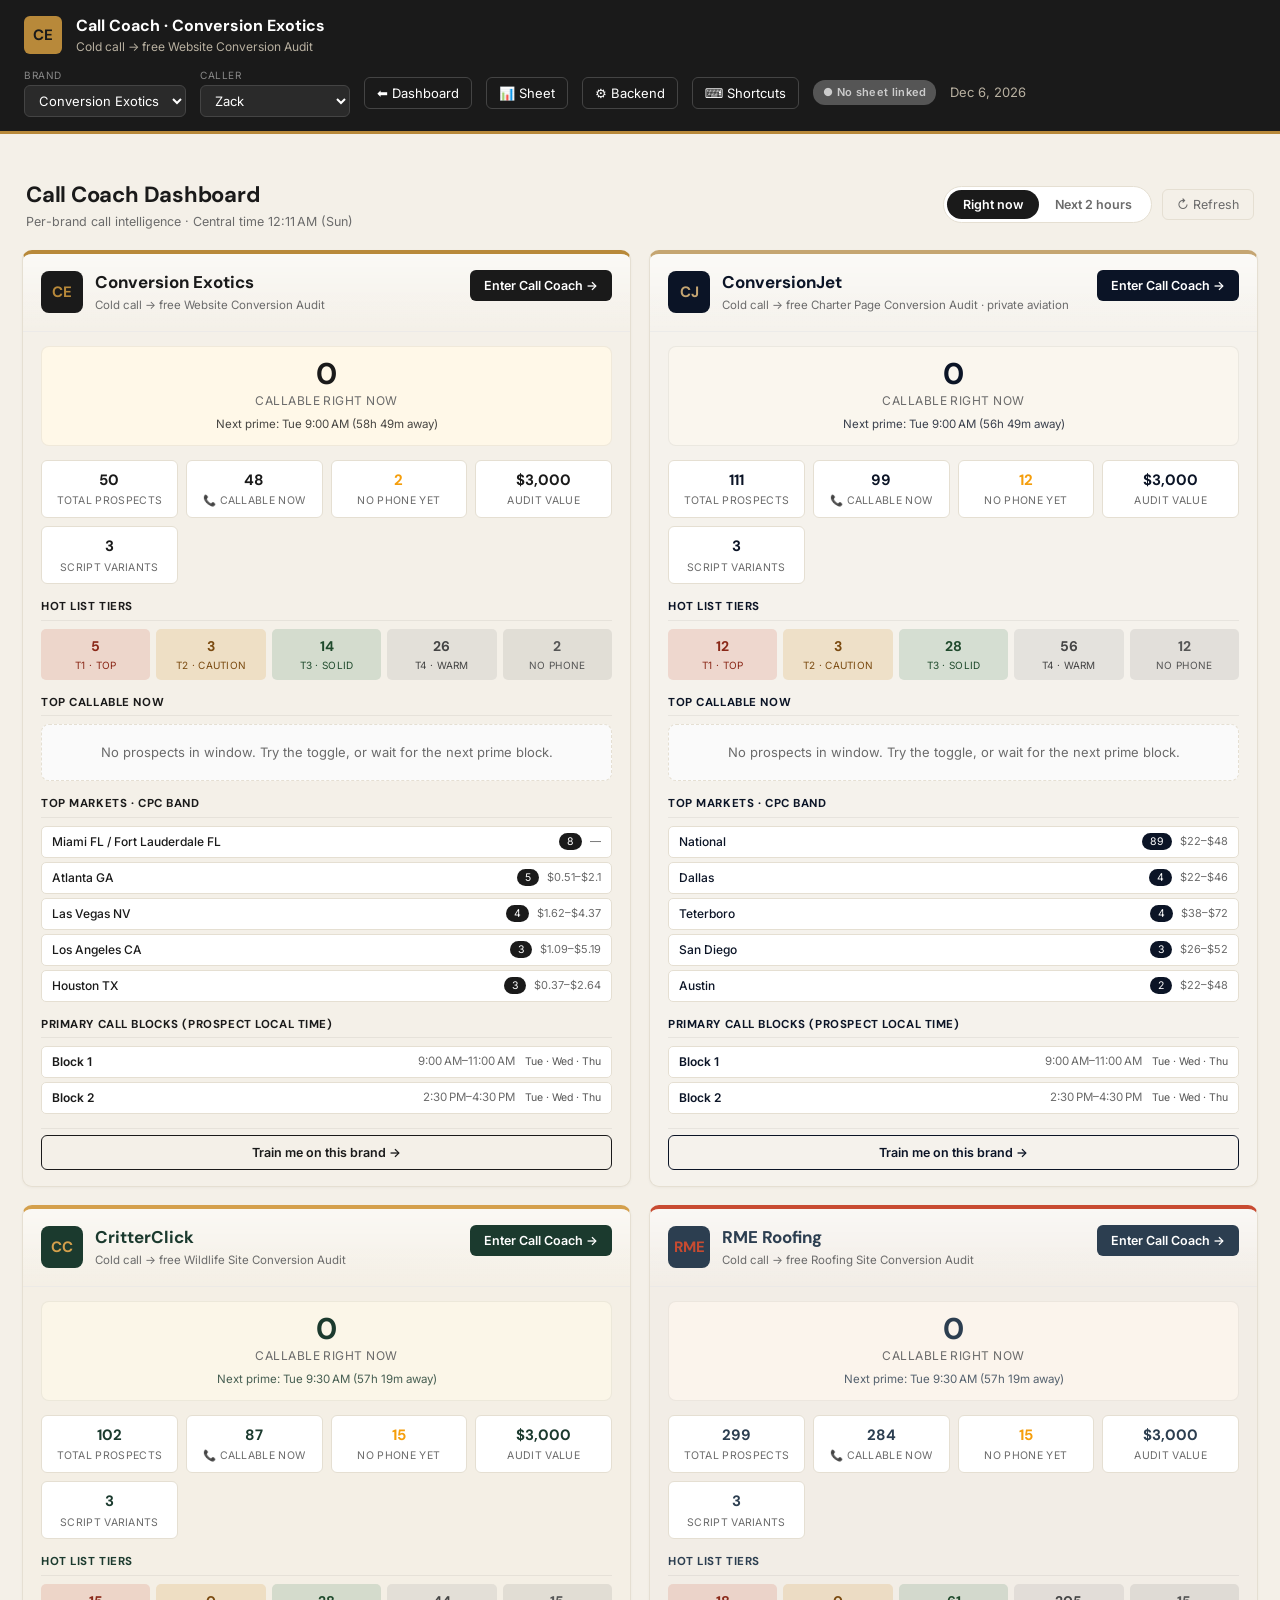
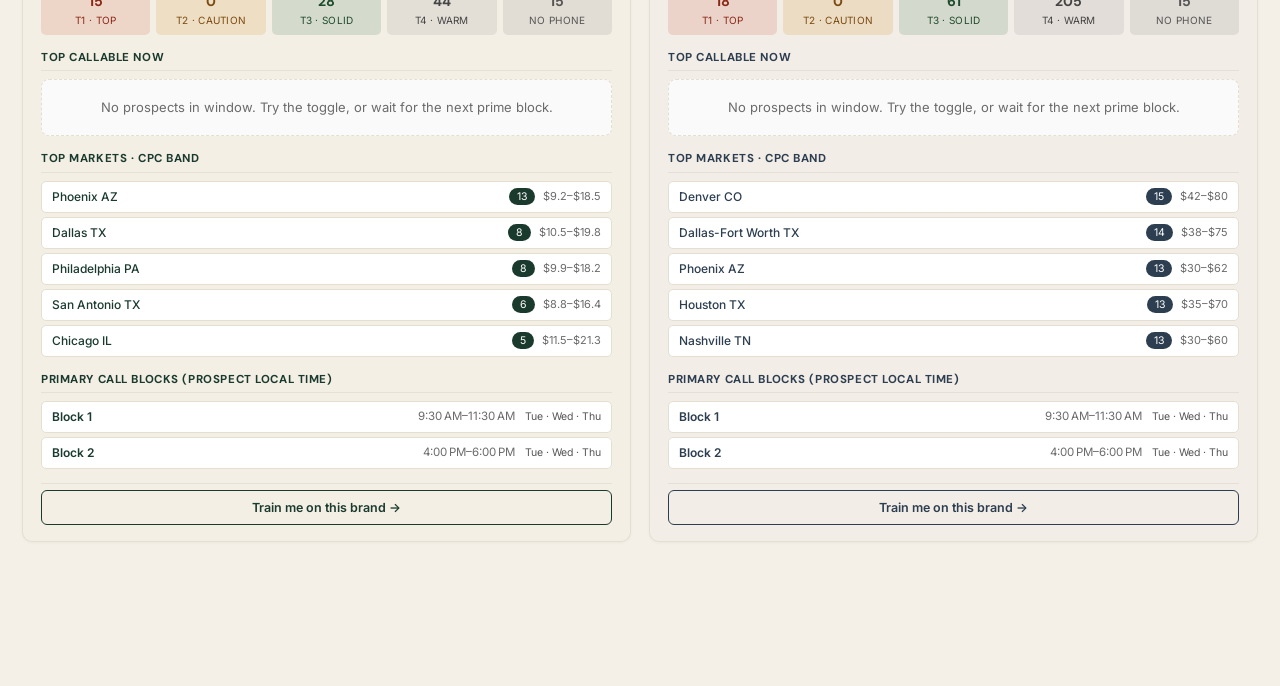
==== index.html @ c612e76a "v3.10.1 — Conversion Exotics Variant C rewritten: '3-Issue Reveal' (names top-of-page + form outrigh" ====
<!DOCTYPE html>
<html lang="en">
<head>
<meta charset="UTF-8" />
<meta name="viewport" content="width=device-width, initial-scale=1.0" />
<title>Call Coach</title>
<link rel="preconnect" href="https://fonts.googleapis.com">
<link rel="preconnect" href="https://fonts.gstatic.com" crossorigin>
<link rel="stylesheet" href="https://fonts.googleapis.com/css2?family=DM+Sans:wght@400;500;700&family=Inter:wght@400;500;600&display=swap">
<link rel="stylesheet" href="styles.css" />
</head>
<body>

<!-- ============ TOPBAR (top of page flow, NOT sticky) ============ -->
<header class="topbar">
  <div class="topbar-left">
    <div class="logo-mark" id="logoMark">CE</div>
    <div class="brand-meta">
      <div class="brand-name" id="brandName">Call Coach</div>
      <div class="brand-sub">Multi-brand cold-call cockpit</div>
    </div>
  </div>
  <div class="topbar-right">
    <label class="topbar-field">
      <span>Brand</span>
      <select id="brandSelect" class="topbar-select"></select>
    </label>
    <label class="topbar-field">
      <span>Caller</span>
      <select id="callerSelect" class="topbar-select">
        <option value="Zack">Zack</option>
        <option value="Tony">Tony</option>
      </select>
    </label>
    <button id="dashboardBtn" class="topbar-btn" type="button" title="Back to dashboard">⬅ Dashboard</button>
    <button id="openSheetBtn" class="topbar-btn" type="button" title="Open this brand's master Google Sheet">📊 Sheet</button>
    <button id="backendBtn" class="topbar-btn" type="button">⚙ Backend</button>
    <button id="legendToggle" class="topbar-btn" type="button">⌨ Shortcuts</button>
    <span id="syncBadge" class="sync-badge offline" title="Click for setup help. Green = your master Google Sheet is linked and every call is auto-syncing." style="cursor:pointer">● No sheet linked</span>
    <div class="topbar-date" id="topbarDate"></div>
  </div>
</header>

<!-- ============ PROGRESS BAR (sticky) ============ -->
<div id="progressBar" class="progress-bar" title="Click to open prospect picker">
  <div class="progress-fill" id="progressFill" style="width:0%"></div>
  <div class="progress-label" id="progressLabel">0 of 0 prospects called today · 0% done</div>
</div>

<!-- ============ BIG TIMER BANNER (sticky under progress bar) ============ -->
<div id="bigTimer" class="big-timer">
  <div class="bt-left">
    <span class="bt-elapsed" id="btElapsed">00:00</span>
    <span class="bt-sep">/</span>
    <span class="bt-target" id="btTarget">00:00</span>
  </div>
  <div class="bt-center">
    <div class="bt-bar"><div class="bt-bar-fill" id="btBarFill"></div></div>
    <div class="bt-phase" id="btPhase">Press Start · Ctrl+S</div>
  </div>
  <div class="bt-right">
    <button id="btStart" class="bt-btn" type="button">▶ Start</button>
    <button id="btReset" class="bt-btn bt-btn-ghost" type="button">Reset</button>
  </div>
</div>

<!-- ============ KEYBOARD LEGEND ============ -->
<div id="legendBar" class="legend-bar hidden">
  <div class="kbd-row"><kbd>Ctrl</kbd>+<kbd>S</kbd><span>Start / pause timer</span></div>
  <div class="kbd-row"><kbd>Shift</kbd>+<kbd>R</kbd><span>Reset timer</span></div>
  <div class="kbd-row"><kbd>1</kbd>/<kbd>2</kbd>/<kbd>3</kbd><span>Switch script variant A / B / C</span></div>
  <div class="kbd-row"><kbd>Ctrl</kbd>+<kbd>L</kbd><span>Log current call</span></div>
  <div class="kbd-row"><kbd>Ctrl</kbd>+<kbd>N</kbd><span>Next prospect in list</span></div>
  <div class="kbd-row"><kbd>Ctrl</kbd>+<kbd>P</kbd><span>Previous prospect in list</span></div>
  <div class="kbd-row"><kbd>Ctrl</kbd>+<kbd>K</kbd><span>Toggle calendar / stats</span></div>
  <div class="kbd-row"><kbd>Ctrl</kbd>+<kbd>+</kbd><span>Add new prospect inline</span></div>
  <div class="kbd-row"><kbd>Esc</kbd><span>Close any modal</span></div>
</div>

<!-- ============ BACKEND MODAL ============ -->
<div id="backendModal" class="modal hidden">
  <div class="modal-box">
    <div class="modal-head">
      <h3>Backend Connection</h3>
      <button class="modal-close" data-close="backendModal">✕</button>
    </div>
    <div class="modal-body">
      <h4 style="margin:0 0 8px;font-family:'DM Sans',sans-serif;">🐙 GitHub Sheet (recommended, v3.10)</h4>
      <p class="modal-help">
        Single source of truth — call logs, edits, and deletions auto-commit to GitHub in batches.
        Paste a <a href="https://github.com/settings/tokens/new?scopes=repo&description=call-coach" target="_blank">Personal Access Token</a> with <code>repo</code> scope.
        Then open the <a href="viewer.html" target="_blank">📊 Sheet Viewer</a>.
      </p>
      <label class="form-row">
        <span>GitHub PAT (repo scope)</span>
        <input type="password" id="ghToken" placeholder="ghp_…" autocomplete="off" />
      </label>
      <div style="display:grid;grid-template-columns:1fr 1fr 1fr;gap:8px;">
        <label class="form-row"><span>Owner</span><input type="text" id="ghOwner" placeholder="trini3holdings" /></label>
        <label class="form-row"><span>Repo</span><input type="text" id="ghRepo" placeholder="call-coach" /></label>
        <label class="form-row"><span>Branch</span><input type="text" id="ghBranch" placeholder="data-log" /></label>
      </div>
      <div style="display:grid;grid-template-columns:1fr 1fr;gap:8px;">
        <label class="form-row"><span>Auto-commit every N calls</span><input type="number" id="ghBatchThreshold" min="1" max="500" placeholder="10" /></label>
        <label class="form-row"><span>… or every (min)</span><input type="number" id="ghBatchInterval" min="5" max="1440" placeholder="60" /></label>
      </div>
      <div id="ghStatus" class="backend-status"></div>
      <div class="form-actions">
        <button id="ghSaveConfig" class="btn btn-gold" type="button">Save & Connect</button>
        <button id="ghSyncNow" class="btn btn-ghost" type="button">Sync now</button>
        <button id="ghPull" class="btn btn-ghost" type="button">Pull from GitHub</button>
        <a href="viewer.html" target="_blank" class="btn btn-ghost" style="text-decoration:none;display:inline-block;">📊 Open Viewer</a>
      </div>

      <hr style="margin:18px 0;border:none;border-top:1px solid rgba(0,0,0,.12)" />
      <h4 style="margin:0 0 8px;font-family:'DM Sans',sans-serif;">📄 Google Sheet (legacy)</h4>
      <p class="modal-help">
        Paste your Google Apps Script Web App URL. <strong>v3.8</strong>: all 4 brands
        now flow into ONE master sheet with a Brand column. Each row gets an “X · date”
        in the <strong>Called?</strong> column when a call is logged — no more tab-hopping.
      </p>
      <p class="modal-help">
        Need to set up the backend? See <a href="SETUP_GOOGLE_BACKEND.md" target="_blank">SETUP_GOOGLE_BACKEND.md</a> in this repo (60 seconds).
      </p>
      <label class="form-row">
        <span>Web App URL</span>
        <input type="text" id="backendUrl" placeholder="https://script.google.com/macros/s/.../exec" />
      </label>
      <label class="form-row">
        <span>Master Sheet URL <em style="font-weight:400;opacity:.7">(auto-set after first sync — read only)</em></span>
        <input type="text" id="manualSheetUrl" placeholder="Auto-populates after first call logged" readonly style="opacity:.7" />
      </label>
      <div id="backendStatus" class="backend-status"></div>
      <div class="form-actions">
        <button id="backendTest" class="btn btn-gold">Save & Test</button>
        <button id="backendOpenSheet" class="btn btn-ghost">Open Master Sheet</button>
        <button id="backendSyncNow" class="btn btn-ghost">Sync Queued Calls</button>
        <button id="backendMigrate" class="btn btn-ghost" title="One-time: merge old per-brand sheets into the new single master">Migrate Legacy Sheets</button>
        <button id="backendPushAll" class="btn btn-ghost" title="Push every prospect (all 4 brands) to the master sheet — upserts by domain. Safe to re-run.">Push All Prospects → Master Sheet</button>
      </div>
      <div class="modal-help" style="margin-top:14px;">
        <strong>Sync queue:</strong> <span id="queueCount">0</span> calls waiting.
        Calls are logged locally first and sync to Sheets automatically.
      </div>

      <hr style="margin:18px 0;border:none;border-top:1px solid rgba(0,0,0,.12)" />
      <h4 style="margin:0 0 8px;font-family:'DM Sans',sans-serif;">⚙ Call flow</h4>
      <label class="form-row" style="flex-direction:row;align-items:center;gap:8px;">
        <input type="checkbox" id="autoAdvanceToggle" />
        <span style="margin:0;">Auto-advance to next prospect after logging a call</span>
      </label>

      <hr style="margin:18px 0;border:none;border-top:1px solid rgba(0,0,0,.12)" />
      <h4 style="margin:0 0 8px;font-family:'DM Sans',sans-serif;">🗑 Deleted prospects</h4>
      <p class="modal-help" style="margin-top:0">Soft-deleted records (hidden from list/stats/queue). Click Restore to bring them back.</p>
      <div id="deletedProspectsList" style="max-height:180px;overflow-y:auto;font-size:12px;border:1px solid rgba(0,0,0,.08);border-radius:6px;padding:6px;background:rgba(0,0,0,.02);"></div>

      <hr style="margin:18px 0;border:none;border-top:1px solid rgba(0,0,0,.12)" />
      <h4 style="margin:0 0 8px;font-family:'DM Sans',sans-serif;">📥 Bulk import phones</h4>
      <p class="modal-help" style="margin-top:0">
        Paste a CSV with columns <code>brand,domain,found_phone,status</code> (extra columns OK).
        Only rows where <code>status=found</code> and <code>found_phone</code> is non-empty are imported.
        Each phone is saved as an in-app override on the matching prospect (matched by domain).
      </p>
      <label class="form-row">
        <span>CSV text</span>
        <textarea id="bulkPhonesCsv" rows="6" placeholder="brand,domain,company,market,found_phone,source,status,notes&#10;rme-roofing,example.com,Example,Dallas TX,(214) 555-1234,https://example.com,found,..." style="font-family:'SFMono-Regular',Consolas,monospace;font-size:12px;"></textarea>
      </label>
      <div class="form-actions">
        <input type="file" id="bulkPhonesFile" accept=".csv,text/csv,text/plain" style="display:none" />
        <button id="bulkPhonesFileBtn" class="btn btn-ghost" type="button">Load CSV file…</button>
        <button id="bulkPhonesImport" class="btn btn-gold" type="button">Import phones</button>
        <button id="bulkPhonesDryRun" class="btn btn-ghost" type="button">Dry run (preview)</button>
      </div>
      <div id="bulkPhonesStatus" class="backend-status" style="margin-top:8px"></div>
    </div>
  </div>
</div>

<!-- ============ ADD PROSPECT MODAL ============ -->
<div id="prospectModal" class="modal hidden">
  <div class="modal-box">
    <div class="modal-head">
      <h3>Add Prospect</h3>
      <button class="modal-close" data-close="prospectModal">✕</button>
    </div>
    <div class="modal-body">
      <p class="modal-help">
        Add one prospect to the master sheet. Updates if domain matches an existing one.
      </p>
      <div class="prospect-grid">
        <label class="form-row"><span>Company</span><input id="np_company" type="text" placeholder="e.g. Apex Exotics"/></label>
        <label class="form-row"><span>Domain</span><input id="np_domain" type="text" placeholder="apexexotics.com"/></label>
        <label class="form-row"><span>Market</span><input id="np_market" type="text" placeholder="Dallas TX"/></label>
        <label class="form-row"><span>Phone</span><input id="np_phone" type="text" /></label>
        <label class="form-row"><span>Email</span><input id="np_email" type="email" /></label>
        <label class="form-row"><span>Instagram</span><input id="np_instagram" type="text" placeholder="@handle"/></label>
        <label class="form-row"><span>Speed Score</span><input id="np_speed" type="text" placeholder="e.g. 62"/></label>
        <label class="form-row"><span>Trust Score</span><input id="np_trust" type="text" /></label>
        <label class="form-row"><span>Action Button Score</span><input id="np_cta" type="text" /></label>
        <label class="form-row"><span>Risk</span>
          <select id="np_risk"><option value="MED">MED</option><option value="HIGH">HIGH</option><option value="LOW">LOW</option></select>
        </label>
      </div>
      <label class="form-row"><span>Issue 1</span><input id="np_issues_1" type="text" placeholder="No phone, only form"/></label>
      <label class="form-row"><span>Issue 2</span><input id="np_issues_2" type="text" /></label>
      <label class="form-row"><span>Issue 3</span><input id="np_issues_3" type="text" /></label>
      <label class="form-row"><span>Notes</span><textarea id="np_notes" rows="2"></textarea></label>
      <div class="form-actions">
        <button id="np_save" class="btn btn-gold">Save to Master Sheet</button>
        <button class="btn btn-ghost" data-close="prospectModal">Cancel</button>
      </div>
    </div>
  </div>
</div>

<!-- ============ SAMPLING BANNER ============ -->
<div id="samplingBanner" class="sampling-banner">
  <span class="sampling-tag">SAMPLING</span>
  <span id="samplingMsg">Need 10+ calls per variant. Auto-rotates A→B→C every 10 calls.</span>
</div>

<!-- ============ MAIN 3-COLUMN GRID ============ -->
<!-- ============ DASHBOARD VIEW (default) ============ -->
<main id="dashboardView" class="dashboard-view">
  <div id="dashboardRoot"></div>
</main>

<!-- ============ CALL COACH VIEW (per-brand) ============ -->
<main id="callCoachView" class="grid hidden">

  <div id="brandErrorBanner" class="brand-error-banner hidden"></div>

  <!-- COL 1 · SCRIPT -->
  <section class="col col-script">

    <!-- AUDITED URL / RECON CARD (inline at top of script column) -->
    <div id="reconCard" class="recon-card empty">
      <div class="recon-head">
        <span class="recon-tag">RECON · pre-call</span>
        <span id="reconRisk" class="risk-badge"></span>
      </div>
      <div id="reconBody">
        <div class="recon-empty">Pick a prospect from the side panel to see their audit.</div>
      </div>
    </div>

    <h2 class="col-title">Active Script <span class="col-sub" id="beatsProgress">0 of 0 beats said</span></h2>
    <div class="variant-tabs" id="variantTabs">
      <button data-v="A" class="variant-tab active">A · Pattern Interrupt</button>
      <button data-v="B" class="variant-tab">B · Curiosity Hook</button>
      <button data-v="C" class="variant-tab">C · Paid-Search Leak</button>
    </div>

    <!-- v3.5.1: duplicate timer-card removed — sticky #btStart above is the single source of truth -->

    <div id="beatsContainer" class="beats-container"></div>
  </section>

  <!-- COL 2 · SIDE (v3.5: 2-column layout; objections moved to bottom popover) -->
  <section class="col-side-wrap">

    <div class="side-toggle">
      <button id="toggleStats" class="side-toggle-btn active">Stats</button>
      <button id="toggleCal" class="side-toggle-btn">📅 Calendar</button>
    </div>

    <div id="statsPane" class="side-pane">

      <!-- Stats card -->
      <div class="side-card">
        <h3 class="side-title">Today's Stats</h3>
        <div class="stats-row">
          <div class="stat-box"><div class="stat-num" id="stat-calls">0</div><div class="stat-label">Calls</div></div>
          <div class="stat-box"><div class="stat-num" id="stat-booked">0</div><div class="stat-label">Booked</div></div>
          <div class="stat-box"><div class="stat-num" id="stat-closed">0</div><div class="stat-label">Closed</div></div>
          <div class="stat-box"><div class="stat-num" id="stat-bookrate">0%</div><div class="stat-label">Book %</div></div>
        </div>
        <div class="stats-row" style="margin-top:6px;">
          <div class="stat-box"><div class="stat-num" id="stat-avgscore">0</div><div class="stat-label">Avg Score</div></div>
          <div class="stat-box"><div class="stat-num" id="stat-remaining">0</div><div class="stat-label">Remaining</div></div>
          <div class="stat-box" style="grid-column:span 2;"><div class="stat-num" style="font-size:14px;" id="stat-rotation">A · 0/10</div><div class="stat-label">Rotation</div></div>
        </div>
        <div class="variant-stats" id="variantStats"></div>
        <div class="caller-stats" id="callerStats"></div>
      </div>

      <!-- Current Call card -->
      <div class="side-card">
        <h3 class="side-title">Current Call</h3>
        <form id="callForm" class="call-form">
          <label class="form-row">
            <span style="display:flex;align-items:center;justify-content:space-between;gap:8px;">
              Prospect (from master list)
              <span id="pickerStatusCounter" style="font-size:11px;font-weight:500;color:#666;display:inline-flex;gap:6px;"></span>
            </span>
            <div class="row-with-btn">
              <select id="prospectSelect"><option value="">— Select prospect or type below —</option></select>
              <button type="button" id="addProspectBtn" class="btn btn-gold btn-icon" title="Add new prospect">+</button>
            </div>
          </label>
          <!-- v3.7.2: TZ gate + dedup controls -->
          <div class="form-row tz-gate-controls" style="display:flex;gap:12px;align-items:center;flex-wrap:wrap;padding:6px 0;font-size:12px;color:#444;">
            <label style="display:flex;align-items:center;gap:4px;" title="How to handle prospects outside their callable window">
              <span style="font-weight:600;">Timezone gate:</span>
              <select id="tzGateMode" style="font-size:12px;padding:2px 4px;">
                <option value="block">Block</option>
                <option value="warn">Warn</option>
                <option value="off">Off</option>
              </select>
            </label>
            <label style="display:flex;align-items:center;gap:4px;" title="Skip prospects dialed by ANY caller in last N days (0 = no dedup)">
              <span style="font-weight:600;">Skip dialed within:</span>
              <select id="dedupDays" style="font-size:12px;padding:2px 4px;">
                <option value="0">Off</option>
                <option value="7">7 days</option>
                <option value="14">14 days</option>
                <option value="30">30 days</option>
                <option value="60">60 days</option>
                <option value="90">90 days</option>
              </select>
            </label>
            <button type="button" id="refreshPickerBtn" class="btn btn-icon" style="font-size:11px;padding:2px 8px;" title="Re-pull call history from central sheet">↻ Refresh</button>
          </div>
          <label class="form-row">
            <span>Company</span>
            <input type="text" id="company" placeholder="Auto-fills from prospect" />
          </label>
          <div class="form-row-pair">
            <label class="form-row">
              <span>Market</span>
              <input type="text" id="market" placeholder="Miami FL" />
            </label>
            <label class="form-row">
              <span>Phone</span>
              <input type="text" id="phone" />
            </label>
          </div>
          <label class="form-row">
            <span>Prospect Email</span>
            <input type="email" id="prospectEmail" placeholder="for follow-up emails" />
          </label>
          <label class="form-row">
            <span>Outcome</span>
            <select id="outcome">
              <option value="">— Select —</option>
              <option value="NA">NA · No Answer</option>
              <option value="VM">VM · Voicemail</option>
              <option value="HU">HU · Hung Up</option>
              <option value="NI">NI · Not Interested</option>
              <option value="PP">PP · Pitched, Passed</option>
              <option value="OBJ">OBJ · Objection (no book)</option>
              <option value="RE">RE · Requested Email</option>
              <option value="BK">BK · Audit Booked</option>
              <option value="SH">SH · Audit Showed</option>
              <option value="CL">CL · Closed</option>
            </select>
          </label>

          <!-- Structured notes section -->
          <div class="notes-block">
            <div class="notes-block-title">Structured Notes</div>
            <label class="form-row">
              <span>Objection raised</span>
              <select id="objectionRaised">
                <option value="">— None / unclear —</option>
              </select>
            </label>
            <label class="form-row">
              <span>What worked</span>
              <input type="text" id="whatWorked" placeholder="e.g. Jayden Bloom quote landed" />
            </label>
            <label class="form-row">
              <span>Next step</span>
              <input type="text" id="nextStep" placeholder="e.g. Send Cal link + Loom" />
            </label>
            <label class="form-row">
              <span>Freeform notes</span>
              <textarea id="notes" rows="2" placeholder="What did they say verbatim? (auto-scoring reads this)"></textarea>
            </label>
            <div id="liveScore" class="live-score hidden">Live score: <strong id="liveScoreNum">0</strong></div>
          </div>

          <!-- Follow-up section -->
          <div class="followup-block">
            <div class="followup-head">
              <span class="notes-block-title">Schedule Follow-Up</span>
              <label class="followup-toggle"><input type="checkbox" id="fpEnable" /> Enable</label>
            </div>
            <div id="fpFields" class="fp-fields hidden">
              <div class="form-row-pair">
                <label class="form-row">
                  <span>Date</span>
                  <input type="date" id="fpDate" />
                </label>
                <label class="form-row">
                  <span>Time</span>
                  <input type="time" id="fpTime" value="10:00" />
                </label>
              </div>
              <div class="fp-quick">
                <button type="button" data-days="1" class="btn btn-ghost btn-tiny">+1 day</button>
                <button type="button" data-days="3" class="btn btn-ghost btn-tiny">+3 days</button>
                <button type="button" data-days="7" class="btn btn-ghost btn-tiny">+1 week</button>
                <button type="button" data-days="14" class="btn btn-ghost btn-tiny">+2 weeks</button>
              </div>
              <label class="form-row">
                <span>Channel</span>
                <select id="fpChannel">
                  <option value="email">Gmail reminder to me</option>
                  <option value="calendar">Calendar event</option>
                  <option value="both">Both (Gmail + Calendar)</option>
                </select>
              </label>
              <label class="form-row">
                <span>Draft message (optional)</span>
                <textarea id="fpMessage" rows="2" placeholder="Hey {company}, circling back on the audit we talked about..."></textarea>
              </label>
            </div>
          </div>

          <div class="form-actions">
            <button type="button" id="logCall" class="btn btn-gold">Log Call</button>
            <button type="button" id="clearForm" class="btn btn-ghost">Clear</button>
            <label class="csv-upload">
              <input type="file" id="csvUpload" accept=".csv" hidden />
              <span class="btn btn-ghost">+ CSV</span>
            </label>
          </div>
        </form>
      </div>

      <!-- Recent log card -->
      <div class="side-card">
        <h3 class="side-title">Recent Calls</h3>
        <div id="callLog" class="call-log"></div>
      </div>
    </div>

    <!-- CAL EMBED PANE -->
    <div id="calPane" class="side-pane hidden">
      <div class="side-card">
        <h3 class="side-title">Book the Audit · Tony's Calendar</h3>
        <div class="cal-hint">Use this live during the call. Share your screen if they want to see it.</div>
        <div id="my-cal-inline-30min" class="cal-embed"></div>
      </div>
    </div>

  </section>

</main>

<!-- Floating Quick Objection Hotkey Row -->
<!-- v3.5: comeback popover sits above the hotkey bar -->
<div id="qoPop" class="qo-pop hidden"></div>
<div id="quickObjBar" class="quick-obj-bar">
  <div class="quick-obj-inner" id="quickObjInner"></div>
</div>

<!-- v3.5: Undo-last-call toast -->
<div id="undoToast" class="undo-toast hidden">
  <span class="undo-toast-msg">Call saved.</span>
  <button id="undoToastBtn" type="button" class="undo-toast-btn">↺ Undo</button>
</div>

<!-- v3.5: floating FAB removed — use the Log Call button in the form instead -->

<!-- Quick-Outcome Modal (one-tap save) -->
<div id="quickOutcomeModal" class="modal hidden">
  <div class="modal-box" style="max-width:480px;">
    <div class="modal-head">
      <h3>Call Outcome</h3>
      <button class="modal-close" data-close="quickOutcomeModal">✕</button>
    </div>
    <div class="modal-body">
      <p class="modal-help">Tap the result — the rest auto-fills from your script + recon.</p>
      <div class="quick-outcome-grid">
        <button class="qo-btn qo-booked" data-outcome="BK">✅ Booked</button>
        <button class="qo-btn qo-callback" data-outcome="PP">📅 Callback</button>
        <button class="qo-btn qo-noanswer" data-outcome="NA">📞 No Answer</button>
        <button class="qo-btn qo-dead" data-outcome="NI">❌ Dead / Not Interested</button>
      </div>
      <div class="qo-secondary">
        <button class="qo-link" data-outcome="VM">Voicemail</button>
        <button class="qo-link" data-outcome="HU">Hung Up</button>
        <button class="qo-link" data-outcome="OBJ">Objection (no book)</button>
        <button class="qo-link" data-outcome="RE">Requested Email</button>
        <button class="qo-link" data-outcome="SH">Audit Showed</button>
        <button class="qo-link" data-outcome="CL">Closed</button>
      </div>
    </div>
  </div>
</div>

<!-- Winner banner & toasts -->
<div id="winnerBanner" class="winner-banner hidden"></div>
<div id="toast" class="toast hidden"></div>

<!-- Cal.com inline embed -->
<script type="text/javascript">
  (function (C, A, L) { let p = function (a, ar) { a.q.push(ar); }; let d = C.document; C.Cal = C.Cal || function () { let cal = C.Cal; let ar = arguments; if (!cal.loaded) { cal.ns = {}; cal.q = cal.q || []; d.head.appendChild(d.createElement("script")).src = A; cal.loaded = true; } if (ar[0] === L) { const api = function () { p(api, arguments); }; const namespace = ar[1]; api.q = api.q || []; if(typeof namespace === "string"){cal.ns[namespace] = cal.ns[namespace] || api;p(cal.ns[namespace], ar);p(cal, ["initNamespace", namespace]);} else p(cal, ar); return;} p(cal, ar); }; })(window, "https://app.cal.com/embed/embed.js", "init");
  Cal("init", "30min", {origin:"https://app.cal.com"});
  Cal.ns["30min"]("inline", {
    elementOrSelector:"#my-cal-inline-30min",
    config: {"layout":"month_view","useSlotsViewOnSmallScreen":"true"},
    calLink: "let-s.chat/30min",
  });
  Cal.ns["30min"]("ui", {"hideEventTypeDetails":false,"layout":"month_view"});
</script>

<!-- ============ TRAINING MODAL ============ -->
<div id="trainingModal" class="modal hidden">
  <div class="modal-box" style="max-width:760px;">
    <div class="modal-head">
      <h3>Training</h3>
      <button class="modal-close" data-close="trainingModal">✕</button>
    </div>
    <div class="modal-body"></div>
  </div>
</div>

<script src="validators.js?v=3.10.1"></script>
<script src="market_timezones.js?v=3.10.1"></script>
<script src="acronyms.js?v=3.10.1"></script>
<script src="dashboard.js?v=3.10.1"></script>
<script src="app.js?v=3.10.1"></script>
<script src="github-sync.js?v=3.10.1"></script>
</body>
</html>
---- styles.css ----
/* Conversion Exotics — Call Coach v3.2 */

:root {
  --ink: #1A1A1A;
  --gold: #B8893A;
  --cream: #F4F0E8;
  --highlight: #FFF8E8;
  --paper: #FFFFFF;
  --line: #E5DFD2;
  --line-dark: #2A2A2A;
  --text: #1A1A1A;
  --text-dim: #6B6B6B;
  --danger: #B83A3A;
  --success: #2F7D4F;

  --font-display: 'DM Sans', system-ui, sans-serif;
  --font-body: 'Inter', system-ui, sans-serif;
  --radius: 10px;
  --radius-sm: 6px;
}

* { box-sizing: border-box; }
html, body { margin: 0; padding: 0; }
body {
  font-family: var(--font-body);
  background: var(--cream);
  color: var(--text);
  font-size: 14.5px;
  line-height: 1.5;
}

/* ============ PROGRESS BAR (sticky, sits at very top) ============ */
.progress-bar {
  position: sticky;
  top: 0;
  z-index: 60;
  height: 24px;
  background: var(--ink);
  cursor: pointer;
  overflow: hidden;
  border-bottom: 1px solid #000;
}
.progress-fill {
  position: absolute; left: 0; top: 0; bottom: 0;
  background: linear-gradient(90deg, var(--gold) 0%, #D4A04E 100%);
  transition: width 0.3s ease-out;
}
.progress-label {
  position: relative; z-index: 1;
  height: 24px;
  display: flex; align-items: center; justify-content: center;
  font-family: var(--font-display);
  font-weight: 600;
  font-size: 11.5px;
  letter-spacing: 0.5px;
  color: #fff;
  text-shadow: 0 1px 2px rgba(0,0,0,0.5);
}

/* ============ TOPBAR ============ */
.topbar {
  background: var(--ink);
  color: #fff;
  padding: 14px 24px;
  display: flex; justify-content: space-between; align-items: center;
  border-bottom: 3px solid var(--gold);
  flex-wrap: wrap; gap: 12px;
}
.topbar-left { display: flex; align-items: center; gap: 14px; }
.logo-mark {
  width: 38px; height: 38px;
  background: var(--gold);
  border-radius: var(--radius-sm);
  display: grid; place-items: center;
  font-family: var(--font-display); font-weight: 700;
  color: var(--ink); font-size: 15px; letter-spacing: 0.5px;
}
.brand-name { font-family: var(--font-display); font-weight: 700; font-size: 16px; }
.brand-sub { font-size: 12px; color: #B8B0A0; }
.topbar-right { display: flex; align-items: center; gap: 14px; flex-wrap: wrap; }
.topbar-field { display: flex; flex-direction: column; gap: 2px; }
.topbar-field span { font-size: 10px; color: #888; text-transform: uppercase; letter-spacing: 0.5px; }
.topbar-select {
  background: #2A2A2A; color: #fff; border: 1px solid #444;
  padding: 6px 10px; border-radius: var(--radius-sm);
  font-family: var(--font-body); font-size: 13px;
  min-width: 150px;
}
.topbar-btn {
  background: transparent; color: #fff; border: 1px solid #444;
  padding: 7px 12px; border-radius: var(--radius-sm);
  font-family: var(--font-body); font-size: 13px;
  cursor: pointer; transition: all 0.15s;
}
.topbar-btn:hover { background: #2A2A2A; border-color: var(--gold); }
.topbar-date { color: #B8B0A0; font-size: 13px; }
.sync-badge {
  font-size: 11px; padding: 4px 10px;
  border-radius: 12px;
  font-weight: 600;
  letter-spacing: 0.3px;
}
.sync-badge.online { background: var(--success); color: #fff; }
.sync-badge.offline { background: #555; color: #ccc; }
.sync-badge.error { background: var(--danger); color: #fff; }
.sync-badge.syncing { background: var(--gold); color: var(--ink); }

/* ============ LEGEND BAR ============ */
.legend-bar {
  background: var(--ink); color: #fff;
  padding: 10px 24px;
  display: grid;
  grid-template-columns: repeat(auto-fill, minmax(240px, 1fr));
  gap: 10px 24px;
  border-bottom: 1px solid #2A2A2A;
}
.legend-bar.hidden { display: none; }
.kbd-row { display: flex; align-items: center; gap: 6px; font-size: 12.5px; }
.kbd-row span { color: #B8B0A0; }
kbd {
  background: #fff; color: var(--ink);
  border-radius: 4px; padding: 2px 7px;
  font-family: var(--font-body); font-size: 11px; font-weight: 600;
  border: 1px solid #888; box-shadow: 0 2px 0 #555;
  min-width: 22px; text-align: center;
}

/* ============ MODALS ============ */
.modal {
  position: fixed; inset: 0;
  background: rgba(0,0,0,0.6);
  display: grid; place-items: center;
  z-index: 1100;
  padding: 20px;
}
.modal.hidden { display: none; }
.modal-box {
  background: var(--paper);
  border-radius: var(--radius);
  max-width: 640px;
  width: 100%;
  max-height: 90vh;
  overflow-y: auto;
  border: 2px solid var(--gold);
}
.modal-head {
  display: flex; justify-content: space-between; align-items: center;
  padding: 14px 20px;
  background: var(--ink);
  color: #fff;
  border-radius: var(--radius) var(--radius) 0 0;
}
.modal-head h3 { margin: 0; font-family: var(--font-display); font-size: 16px; }
.modal-close {
  background: transparent; border: none; color: #fff;
  font-size: 18px; cursor: pointer; padding: 4px 8px;
}
.modal-close:hover { color: var(--gold); }
.modal-body { padding: 20px; }
.modal-help { color: var(--text-dim); font-size: 13px; margin: 0 0 10px 0; line-height: 1.5; }
.modal-help a { color: var(--gold); }
.backend-status {
  margin: 10px 0;
  padding: 8px 12px;
  border-radius: var(--radius-sm);
  font-size: 13px;
}
.backend-status.ok { background: #E8F5EC; color: var(--success); border: 1px solid var(--success); }
.backend-status.fail { background: #FCE8E8; color: var(--danger); border: 1px solid var(--danger); }
.backend-status.warn { background: var(--highlight); color: var(--gold); border: 1px solid var(--gold); }

.prospect-grid {
  display: grid;
  grid-template-columns: repeat(auto-fit, minmax(140px, 1fr));
  gap: 10px;
  margin-bottom: 10px;
}

/* ============ SAMPLING BANNER ============ */
.sampling-banner {
  background: var(--highlight);
  border-bottom: 1px solid var(--line);
  padding: 10px 24px;
  font-size: 13px;
  display: flex; align-items: center; gap: 10px;
}
.sampling-tag {
  background: var(--ink); color: #fff;
  padding: 2px 8px; border-radius: 3px;
  font-size: 10.5px; font-weight: 700; letter-spacing: 0.5px;
}

/* ============ MAIN GRID (v3.5: 2-column) ============ */
.grid {
  display: grid;
  grid-template-columns: 1.5fr 1fr;
  gap: 16px;
  padding: 18px 24px;
  max-width: 1480px;
  margin: 0 auto;
  align-items: start;
}
.col { min-width: 0; overflow: visible; }
.col {
  background: var(--paper);
  border-radius: var(--radius);
  padding: 18px;
  border: 1px solid var(--line);
}
/* Objections column has no inner padding/border (the .objections-sticky owns those) */
.col.col-objections { padding: 0; background: transparent; border: none; }
.col-title {
  font-family: var(--font-display);
  font-size: 17px;
  margin: 0 0 14px 0;
  font-weight: 700;
}
.col-sub {
  font-family: var(--font-body);
  font-weight: 400;
  font-size: 12px;
  color: var(--text-dim);
  margin-left: 8px;
}

/* ============ RECON CARD ============ */
.recon-card {
  background: var(--ink);
  color: #fff;
  border-radius: var(--radius);
  padding: 14px 16px;
  margin-bottom: 16px;
  border: 2px solid var(--gold);
}
.recon-card.empty {
  background: var(--cream);
  color: var(--text-dim);
  border-color: var(--line);
  border-style: dashed;
}
.recon-head { display: flex; justify-content: space-between; align-items: center; margin-bottom: 10px; }
.recon-tag {
  font-family: var(--font-display); font-weight: 700;
  font-size: 10.5px; letter-spacing: 1px; color: var(--gold);
}
.recon-card.empty .recon-tag { color: var(--text-dim); }
.recon-empty { font-size: 13px; font-style: italic; text-align: center; padding: 10px 0; }
.recon-title { font-family: var(--font-display); font-weight: 700; font-size: 16px; margin-bottom: 4px; color: #fff; }
/* v3.5.1: missing-market warning */
.recon-market-warn { display: inline-block; background: #c2410c; color: #fff; padding: 2px 8px; border-radius: 4px; font-size: 12px; font-weight: 600; cursor: help; }
.recon-meta { font-size: 12px; color: #B8B0A0; margin-bottom: 10px; }
.recon-meta a { color: var(--gold); text-decoration: none; }
.recon-meta a:hover { text-decoration: underline; }
/* v3.8.9 — inline phone add/edit affordances */
.recon-phone-add-btn {
  display: inline-flex; align-items: center; gap: 4px;
  background: var(--gold); color: var(--ink);
  border: none; border-radius: 4px;
  padding: 3px 10px; font-size: 12px; font-weight: 600;
  cursor: pointer; transition: filter 120ms;
}
.recon-phone-add-btn:hover { filter: brightness(1.1); }
.recon-phone-edit-btn {
  background: transparent; border: 1px solid #444; color: var(--gold);
  border-radius: 3px; padding: 1px 5px; font-size: 11px;
  cursor: pointer; margin-left: 4px;
}
.recon-phone-edit-btn:hover { background: rgba(184,137,58,0.12); }
.recon-delete-btn {
  background: transparent; border: 1px solid #5a2222; color: #ff7474;
  border-radius: 3px; padding: 1px 5px; font-size: 12px;
  cursor: pointer; margin-left: 4px;
}
.recon-delete-btn:hover { background: rgba(255,116,116,0.12); border-color: #ff7474; }
.phone-added-by { color: #4ade80; font-size: 11px; font-weight: 600; margin-left: 4px; }
.recon-phone-val { color: #fff; font-weight: 500; }
.recon-grid {
  display: grid;
  grid-template-columns: repeat(auto-fit, minmax(120px, 1fr));
  gap: 6px; margin-bottom: 10px;
}
.recon-stat {
  background: rgba(255,255,255,0.05);
  border: 1px solid #333;
  border-radius: var(--radius-sm);
  padding: 6px 8px;
}
.recon-stat-label { font-size: 9px; text-transform: uppercase; letter-spacing: 0.5px; color: #888; margin-bottom: 2px; }
.recon-stat-val { font-family: var(--font-display); font-weight: 700; font-size: 13px; color: var(--gold); }
.recon-leaks-title { font-size: 10.5px; font-weight: 700; text-transform: uppercase; letter-spacing: 0.5px; color: var(--gold); margin: 8px 0 6px; }
.recon-leaks { margin: 0; padding-left: 20px; font-size: 12.5px; line-height: 1.5; color: #fff; }
.recon-leaks li { margin-bottom: 3px; }
.recon-notes {
  margin-top: 8px;
  padding: 6px 8px;
  background: rgba(184, 137, 58, 0.1);
  border-left: 2px solid var(--gold);
  font-size: 11.5px; color: #DDD; font-style: italic;
}
.recon-history {
  margin-top: 10px;
  padding: 8px 10px;
  background: rgba(255,255,255,0.03);
  border-radius: var(--radius-sm);
  font-size: 11.5px;
  color: #ccc;
}
.recon-history-title {
  font-size: 9.5px;
  text-transform: uppercase;
  letter-spacing: 0.5px;
  color: var(--gold);
  margin-bottom: 4px;
  font-weight: 700;
}

/* ============ VARIANT TABS ============ */
.variant-tabs {
  display: flex; gap: 4px;
  border-bottom: 1px solid var(--line);
  margin-bottom: 14px; flex-wrap: wrap;
}
.variant-tab {
  background: transparent; border: none;
  padding: 8px 10px;
  font-family: var(--font-body); font-size: 12.5px;
  cursor: pointer; color: var(--text-dim);
  border-bottom: 2px solid transparent;
  transition: all 0.15s; white-space: nowrap;
}
.variant-tab.active { color: var(--ink); border-bottom-color: var(--gold); font-weight: 600; }
.variant-tab:hover { color: var(--ink); }

/* ============ TIMER ============ */
.timer-card {
  background: var(--highlight);
  border: 1px solid var(--line);
  border-radius: var(--radius);
  padding: 14px;
  margin-bottom: 16px;
  display: flex; align-items: center; gap: 14px;
}
.timer-display { font-family: var(--font-display); font-weight: 700; font-size: 28px; min-width: 90px; }
.timer-hint { color: var(--text-dim); font-size: 13px; flex: 1; }
.timer-controls { display: flex; gap: 6px; }

.btn {
  padding: 7px 14px; border-radius: var(--radius-sm);
  font-family: var(--font-body); font-size: 13px; font-weight: 500;
  border: 1px solid var(--ink); cursor: pointer; transition: all 0.15s;
}
.btn-dark { background: var(--ink); color: #fff; }
.btn-dark:hover { background: #000; }
.btn-gold { background: var(--gold); color: var(--ink); border-color: var(--gold); font-weight: 600; }
.btn-gold:hover { background: #A07728; }
.btn-ghost { background: transparent; color: var(--ink); }
.btn-ghost:hover { background: var(--cream); }
.btn-tiny { padding: 4px 10px; font-size: 11.5px; }
.btn-icon { padding: 7px 11px; min-width: 36px; font-size: 16px; font-weight: 700; }

/* ============ BEATS ============ */
.beats-container { display: flex; flex-direction: column; gap: 12px; }
.beat {
  border-left: 3px solid var(--gold);
  padding: 10px 12px;
  background: var(--paper);
}
.beat.active { background: var(--highlight); border-left-color: var(--ink); }
.beat-head { display: flex; justify-content: space-between; align-items: baseline; gap: 8px; }
.beat-phase { font-size: 10.5px; font-weight: 700; color: var(--gold); letter-spacing: 0.8px; text-transform: uppercase; }
.beat-time { color: var(--text-dim); font-size: 11.5px; }
.beat-title { font-family: var(--font-display); font-weight: 700; font-size: 14.5px; margin: 4px 0 6px 0; }
.beat-line { font-size: 14px; line-height: 1.55; font-weight: 400; margin-top: 4px; }
.beat-line em {
  background: var(--highlight);
  padding: 1px 4px; border-radius: 3px;
  font-style: normal; font-weight: 600;
  border-bottom: 1px solid var(--gold);
}
.beat-responses {
  margin-top: 10px;
  font-size: 12.5px;
  color: var(--text-dim);
  padding: 6px 10px;
  border-left: 2px solid var(--line);
  border-radius: 0 4px 4px 0;
}
.beat-responses .resp { font-style: italic; }
.beat-followup {
  margin-top: 8px; font-size: 13px;
  padding-left: 12px;
  border-left: 2px solid var(--gold);
  color: var(--text);
}
.beat-followup strong { color: var(--gold); font-weight: 600; }
.beat-note {
  margin-top: 10px; font-size: 11.5px;
  color: var(--text-dim);
  font-style: italic;
  padding: 6px 10px;
  background: rgba(0,0,0,0.025);
  border-left: 2px dashed var(--line);
  border-radius: 0 4px 4px 0;
}

/* Speaker labels — disambiguate who is saying what */
.speaker-you {
  display: inline-block;
  font-weight: 700;
  font-size: 10.5px;
  letter-spacing: 0.06em;
  text-transform: uppercase;
  color: var(--ink);
  background: var(--gold);
  padding: 1px 7px;
  border-radius: 3px;
  margin-right: 8px;
  vertical-align: 2px;
}
.speaker-you-recover {
  display: inline-block;
  font-weight: 700;
  font-size: 10.5px;
  letter-spacing: 0.06em;
  text-transform: uppercase;
  color: #fff;
  background: #C0392B;
  padding: 1px 7px;
  border-radius: 3px;
  margin-right: 8px;
  vertical-align: 2px;
}
.speaker-prospect {
  display: inline-block;
  font-weight: 700;
  font-size: 10.5px;
  letter-spacing: 0.06em;
  text-transform: uppercase;
  color: #C0392B;
  background: transparent;
  border: 1px solid #C0392B;
  padding: 0 6px;
  border-radius: 3px;
  margin-right: 8px;
  vertical-align: 2px;
}

/* Tint the prospect/recover BLOCKS so eye groups them as the "objection lane" */
.beat-responses {
  border-left-color: #C0392B !important;
  background: rgba(192, 57, 43, 0.04);
}
.beat-followup {
  border-left-color: #C0392B !important;
  background: rgba(192, 57, 43, 0.06);
}
.beat-responses .resp { color: #8B2A1F; }
.beat-followup em { color: #2a2a2a; }
.speaker-coach {
  display: inline-block;
  font-weight: 700;
  font-size: 10px;
  letter-spacing: 0.06em;
  text-transform: uppercase;
  color: var(--text-dim);
  margin-right: 6px;
  font-style: normal;
}

/* ============ OBJECTIONS ============ */
.col-objections { padding: 0; background: transparent; border: none; overflow: visible; }
.objections-sticky {
  position: sticky;
  top: 14px;
  background: var(--paper);
  border-radius: var(--radius);
  padding: 18px;
  border: 1px solid var(--line);
  max-height: calc(100vh - 28px);
  overflow-y: auto;
  /* Ensure sticky works even if parent grid row is taller */
  align-self: start;
  z-index: 5;
}
.objections-container { display: flex; flex-direction: column; gap: 10px; }

.objection-card {
  border: 1px solid var(--line);
  border-radius: var(--radius-sm);
  background: var(--paper);
  overflow: hidden;
  transition: all 0.15s;
}
.objection-card:hover { border-color: var(--gold); }
.objection-card.open { border-color: var(--gold); }
.objection-cat-bar {
  background: var(--ink);
  color: var(--gold);
  padding: 8px 12px;
  font-size: 11px; font-weight: 700;
  letter-spacing: 1.2px; text-transform: uppercase;
  display: flex; align-items: center; gap: 8px;
}
.objection-cat-bar::before {
  content: ''; display: inline-block;
  width: 6px; height: 6px;
  background: var(--gold); border-radius: 50%;
}
.objection-q {
  display: flex; align-items: center; gap: 10px;
  padding: 12px 14px;
  cursor: pointer; user-select: none;
  background: var(--paper);
  transition: background 0.15s;
}
.objection-card.open .objection-q { background: var(--highlight); }
.objection-q-text { flex: 1; font-weight: 600; font-size: 14.5px; line-height: 1.4; color: var(--ink); }
.objection-chevron {
  background: var(--gold); color: var(--ink);
  width: 32px; height: 32px;
  border-radius: 50%;
  display: grid; place-items: center;
  font-size: 18px; font-weight: 700;
  transition: transform 0.2s;
  flex-shrink: 0;
}
.objection-card.open .objection-chevron {
  transform: rotate(90deg);
  background: var(--ink); color: var(--gold);
}
.objection-a {
  max-height: 0; overflow: hidden;
  transition: max-height 0.25s ease-out, padding 0.2s;
  padding: 0 14px;
  font-size: 13.5px; line-height: 1.6;
  background: var(--highlight);
}
.objection-card.open .objection-a {
  max-height: 800px;
  padding: 12px 14px 14px 14px;
  border-top: 1px dashed var(--gold);
}
.objection-a em {
  background: var(--paper);
  padding: 1px 4px; border-radius: 3px;
  font-style: normal; font-weight: 600;
  border-bottom: 1px solid var(--gold);
}

/* ============ SIDE COLUMN ============ */
.col-side-wrap { min-width: 0; display: flex; flex-direction: column; gap: 12px; }
.side-card {
  background: var(--paper);
  border-radius: var(--radius);
  padding: 16px;
  border: 1px solid var(--line);
}
.side-toggle {
  display: grid; grid-template-columns: 1fr 1fr;
  gap: 4px;
  background: var(--ink);
  border-radius: var(--radius-sm);
  padding: 3px;
  width: 100%;
}
.side-toggle-btn {
  background: transparent; border: none;
  padding: 9px 10px; border-radius: 4px;
  font-family: var(--font-body); font-size: 13px;
  cursor: pointer; color: #aaa;
  font-weight: 500; text-align: center;
  transition: all 0.15s;
}
.side-toggle-btn.active { background: var(--gold); color: var(--ink); font-weight: 600; }
.side-toggle-btn:hover:not(.active) { color: #fff; }
.side-pane { display: flex; flex-direction: column; gap: 12px; }
.side-pane.hidden { display: none; }
.side-title {
  font-family: var(--font-display);
  font-size: 14px; font-weight: 700;
  margin: 0 0 12px 0;
  text-transform: uppercase; letter-spacing: 0.5px;
  color: var(--text-dim);
}

/* Stats */
.stats-row { display: grid; grid-template-columns: repeat(4, 1fr); gap: 6px; margin-bottom: 8px; }
.stat-box { min-width: 0; background: var(--cream); border-radius: var(--radius-sm); padding: 10px 6px; text-align: center; }
.stat-num { font-family: var(--font-display); font-weight: 700; font-size: 22px; }
.stat-label { font-size: 10px; color: var(--text-dim); text-transform: uppercase; letter-spacing: 0.5px; }
.variant-stats, .caller-stats {
  background: var(--cream); border-radius: var(--radius-sm);
  padding: 8px 10px; font-size: 12px; margin-top: 10px;
}
.variant-stats-row, .caller-stats-row { display: flex; justify-content: space-between; padding: 3px 0; }
.variant-stats-row .label, .caller-stats-row .label { font-weight: 600; }
.variant-stats-row.locked { color: var(--gold); font-weight: 700; }

/* Call form */
.call-form { display: flex; flex-direction: column; gap: 10px; }
.form-row { display: flex; flex-direction: column; gap: 4px; }
.form-row span {
  font-size: 10.5px; text-transform: uppercase;
  letter-spacing: 0.5px; color: var(--text-dim); font-weight: 600;
}
.form-row input, .form-row select, .form-row textarea {
  padding: 8px 10px;
  border: 1px solid var(--line);
  border-radius: var(--radius-sm);
  font-family: var(--font-body);
  font-size: 13.5px; background: #fff;
}
.form-row input:focus, .form-row select:focus, .form-row textarea:focus { outline: none; border-color: var(--gold); }
.form-row-pair { display: grid; grid-template-columns: 1fr 1fr; gap: 8px; }
.row-with-btn { display: grid; grid-template-columns: 1fr auto; gap: 6px; }

.notes-block {
  background: var(--cream);
  border-radius: var(--radius-sm);
  padding: 10px 12px;
  display: flex; flex-direction: column; gap: 8px;
  border: 1px solid var(--line);
}
.notes-block-title {
  font-size: 11px; font-weight: 700;
  text-transform: uppercase; letter-spacing: 0.6px;
  color: var(--gold);
}

.followup-block {
  background: var(--highlight);
  border-radius: var(--radius-sm);
  padding: 10px 12px;
  border: 1px solid var(--gold);
}
.followup-head {
  display: flex; justify-content: space-between; align-items: center;
  margin-bottom: 8px;
}
.followup-toggle { font-size: 12px; display: flex; align-items: center; gap: 6px; cursor: pointer; }
.followup-toggle input { margin: 0; }
.fp-fields { display: flex; flex-direction: column; gap: 8px; }
.fp-fields.hidden { display: none; }
.fp-quick { display: flex; gap: 4px; flex-wrap: wrap; }

.live-score {
  background: var(--paper);
  border: 1px solid var(--gold);
  border-radius: var(--radius-sm);
  padding: 6px 10px;
  font-size: 12.5px; text-align: center;
}
.live-score.hidden { display: none; }
.live-score strong { color: var(--gold); font-size: 16px; }

.form-actions { display: flex; gap: 6px; margin-top: 4px; flex-wrap: wrap; }
.csv-upload { display: inline-block; }
.csv-upload .btn { display: inline-block; }

/* Risk badge */
.risk-badge {
  background: var(--ink); color: var(--gold);
  padding: 3px 9px; border-radius: 3px;
  font-size: 10.5px; font-weight: 700; letter-spacing: 0.5px;
}
.risk-badge.high { background: var(--danger); color: #fff; }
.risk-badge.med { background: var(--gold); color: var(--ink); }
.risk-badge.low { background: var(--success); color: #fff; }

/* Call log */
.call-log { display: flex; flex-direction: column; gap: 4px; max-height: 280px; overflow-y: auto; }
.log-row {
  display: flex; justify-content: space-between; gap: 8px;
  padding: 6px 8px;
  background: var(--cream);
  border-radius: 4px;
  font-size: 12px;
  align-items: center;
}
.log-row .log-time { color: var(--text-dim); font-size: 11px; }
.log-row .log-outcome {
  font-weight: 700; min-width: 32px; text-align: center;
  padding: 1px 4px; border-radius: 3px;
  font-size: 10.5px;
}
.log-outcome.bk, .log-outcome.sh, .log-outcome.cl { background: var(--gold); color: var(--ink); }
.log-outcome.re { background: var(--highlight); color: var(--ink); border: 1px solid var(--gold); }
.log-outcome.na, .log-outcome.vm, .log-outcome.hu { background: var(--line); color: var(--text-dim); }
.log-score {
  font-family: var(--font-display); font-weight: 700;
  font-size: 11px;
  background: var(--ink); color: var(--gold);
  padding: 2px 6px; border-radius: 3px;
  min-width: 26px; text-align: center;
}
.log-followup {
  font-size: 10px; color: var(--gold);
  background: var(--highlight);
  padding: 1px 5px; border-radius: 3px;
}

/* Cal embed */
.cal-hint { font-size: 12.5px; color: var(--text-dim); margin-bottom: 10px; }
.cal-embed {
  width: 100%; min-height: 580px;
  border-radius: var(--radius-sm);
  overflow: hidden;
  border: 1px solid var(--line);
}

/* Winner banner */
.winner-banner {
  position: fixed; bottom: 20px; right: 20px;
  background: var(--ink); color: var(--gold);
  padding: 14px 18px; border-radius: var(--radius);
  border: 2px solid var(--gold);
  font-family: var(--font-display);
  font-weight: 700; font-size: 14px;
  box-shadow: 0 6px 20px rgba(0,0,0,0.3);
  z-index: 999; max-width: 360px;
}
.winner-banner.hidden { display: none; }

/* Toast */
.toast {
  position: fixed; top: 60px; right: 20px;
  background: var(--gold); color: var(--ink);
  padding: 12px 18px; border-radius: var(--radius);
  font-family: var(--font-display);
  font-weight: 700; font-size: 13.5px;
  box-shadow: 0 6px 20px rgba(0,0,0,0.25);
  z-index: 1000;
  transition: opacity 0.3s, transform 0.3s;
  max-width: 320px;
}
.toast.hidden { opacity: 0; transform: translateY(-10px); pointer-events: none; }

/* Responsive */
@media (max-width: 1200px) {
  .grid { grid-template-columns: 1fr; }
  .objections-sticky { position: static; max-height: none; }
}
@media (max-width: 640px) {
  .topbar { padding: 10px 14px; }
  .grid { padding: 12px; }
  .col, .side-card { padding: 14px; }
  .stats-row { grid-template-columns: repeat(2, 1fr); }
  .form-row-pair { grid-template-columns: 1fr; }
}

/* ============ BIG TIMER BANNER (sticky, sits under progress bar) ============ */
.big-timer {
  position: sticky; top: 24px; z-index: 50;
  background: var(--ink); color: #fff;
  display: grid; grid-template-columns: auto 1fr auto;
  gap: 18px; align-items: center;
  padding: 10px 20px;
  border-bottom: 2px solid var(--gold);
  box-shadow: 0 2px 10px rgba(0,0,0,0.18);
}
.bt-left { display: flex; align-items: baseline; gap: 6px; font-family: var(--font-display); }
.bt-elapsed { font-size: 30px; font-weight: 700; color: var(--gold); letter-spacing: 0.5px; font-variant-numeric: tabular-nums; }
.bt-sep { font-size: 22px; color: #555; }
.bt-target { font-size: 18px; color: #B8B0A0; font-variant-numeric: tabular-nums; }
.bt-center { display: flex; flex-direction: column; gap: 4px; min-width: 0; }
.bt-bar { height: 6px; background: rgba(255,255,255,0.08); border-radius: 3px; overflow: hidden; }
.bt-bar-fill { height: 100%; width: 0%; background: linear-gradient(90deg, var(--gold), #E8C885); transition: width 0.4s ease; }
.bt-bar-fill.over { background: linear-gradient(90deg, #C0392B, #E74C3C); }
.bt-phase { font-size: 11px; color: #C8C0B0; text-transform: uppercase; letter-spacing: 1px; }
.bt-right { display: flex; gap: 6px; }
.bt-btn {
  background: var(--gold); color: var(--ink);
  border: none; border-radius: 4px;
  padding: 8px 14px; font-weight: 700; cursor: pointer;
  font-size: 13px; letter-spacing: 0.3px;
}
.bt-btn:hover { filter: brightness(1.06); }
.bt-btn-ghost { background: transparent; color: #fff; border: 1px solid #444; }
.bt-btn-ghost:hover { border-color: var(--gold); color: var(--gold); }

/* ============ BEAT — NEXT-UP PREVIEW + CHECKMARK + AUTO-SCROLL TARGET ============ */
.beat { position: relative; scroll-margin-top: 180px; /* clear sticky topbar + big timer */ }
.beat-checkbox {
  position: absolute; top: 10px; right: 12px;
  width: 22px; height: 22px;
  border: 1.5px solid var(--line); border-radius: 50%;
  background: var(--paper); cursor: pointer;
  display: flex; align-items: center; justify-content: center;
  font-size: 12px; color: transparent; transition: all 0.15s;
}
.beat-checkbox:hover { border-color: var(--gold); }
.beat-checkbox.said { background: #1F8A4C; border-color: #1F8A4C; color: #fff; }
.beat-checkbox.said::after { content: "\2713"; color: #fff; font-weight: 700; }
.beat.said-beat { opacity: 0.62; }
.beat.said-beat .beat-title { text-decoration: line-through; text-decoration-color: rgba(0,0,0,0.25); }
.beat-next-preview {
  font-size: 11px; color: #999; font-style: italic;
  margin-bottom: 4px; padding-left: 8px;
  border-left: 2px dotted var(--line);
}
.beat-next-preview strong { color: #777; font-weight: 600; font-style: normal; text-transform: uppercase; letter-spacing: 0.5px; margin-right: 4px; }

/* ============ QUICK OBJECTION HOTKEY BAR ============ */
.quick-obj-bar {
  position: fixed; bottom: 0; left: 0; right: 0;
  background: var(--ink); border-top: 2px solid var(--gold);
  z-index: 40; padding: 8px 12px;
  box-shadow: 0 -4px 14px rgba(0,0,0,0.18);
}
.quick-obj-inner {
  display: flex; gap: 6px; flex-wrap: wrap;
  justify-content: center; align-items: center;
  max-width: 1680px; margin: 0 auto;
}
.qo-hotkey {
  background: rgba(255,255,255,0.06); color: #fff;
  border: 1px solid #444; border-radius: 4px;
  padding: 6px 11px; font-size: 12px; font-weight: 600;
  cursor: pointer; letter-spacing: 0.4px;
  transition: all 0.1s;
}
.qo-hotkey:hover { background: var(--gold); color: var(--ink); border-color: var(--gold); }
.qo-hotkey-label { font-size: 10px; color: #C8C0B0; margin-right: 6px; font-weight: 600; letter-spacing: 0.8px; text-transform: uppercase; }

/* ============ FAB removed in v3.5 ============ */
.fab-log { display: none !important; }

/* ============ QUICK OUTCOME MODAL ============ */
.quick-outcome-grid {
  display: grid; grid-template-columns: 1fr 1fr;
  gap: 10px; margin-top: 10px;
}
.qo-btn {
  padding: 18px 12px; border: 2px solid var(--line);
  border-radius: 8px; background: var(--paper);
  font-size: 15px; font-weight: 700; cursor: pointer;
  transition: all 0.12s; font-family: inherit;
}
.qo-btn:hover { transform: translateY(-1px); }
.qo-booked { border-color: #1F8A4C; color: #1F8A4C; }
.qo-booked:hover { background: #1F8A4C; color: #fff; }
.qo-callback { border-color: #B8893A; color: #B8893A; }
.qo-callback:hover { background: #B8893A; color: #fff; }
.qo-noanswer { border-color: #6E7480; color: #6E7480; }
.qo-noanswer:hover { background: #6E7480; color: #fff; }
.qo-dead { border-color: #C0392B; color: #C0392B; }
.qo-dead:hover { background: #C0392B; color: #fff; }
.qo-secondary {
  display: flex; gap: 8px; flex-wrap: wrap;
  margin-top: 14px; padding-top: 12px;
  border-top: 1px solid var(--line);
  justify-content: center;
}
.qo-link {
  background: transparent; border: 1px solid var(--line);
  border-radius: 4px; padding: 5px 10px;
  font-size: 11.5px; color: var(--text-dim); cursor: pointer;
  font-family: inherit;
}
.qo-link:hover { border-color: var(--gold); color: var(--ink); }

/* ============ PROSPECT PICKER COLOR DOTS ============ */
#prospectSelect option[data-status="never"]::before { content: "\1F534  "; }
#prospectSelect option[data-status="attempted"]::before { content: "\1F7E1  "; }
#prospectSelect option[data-status="stale"]::before { content: "\26AB  "; }
#prospectSelect option[data-status="booked"]::before { content: "\1F7E2  "; }
/* Browsers strip option styling — we render text dots inline instead via JS */

/* ============ Make room for fixed-bottom quick-obj-bar ============ */
body { padding-bottom: 64px; }
@media (max-width: 900px) {
  .big-timer { grid-template-columns: 1fr; gap: 6px; padding: 8px 12px; }
  .bt-left { justify-content: center; }
  .bt-right { justify-content: center; }
  .grid { grid-template-columns: 1fr; }
}

/* ============ COMEBACK POPOVER (v3.5) ============ */
.qo-pop {
  position: fixed; bottom: 56px; left: 0; right: 0;
  z-index: 39;
  background: var(--paper);
  border-top: 2px solid var(--gold);
  box-shadow: 0 -8px 24px rgba(0,0,0,0.22);
  max-height: 60vh; overflow-y: auto;
  padding: 18px 24px 22px;
  animation: qoSlideUp 0.18s ease-out;
}
.qo-pop.hidden { display: none; }
@keyframes qoSlideUp {
  from { transform: translateY(20px); opacity: 0; }
  to { transform: translateY(0); opacity: 1; }
}
.qo-pop-head {
  display: flex; align-items: center; gap: 14px;
  margin-bottom: 12px;
  max-width: 1480px; margin-left: auto; margin-right: auto;
}
.qo-pop-cat {
  background: var(--ink); color: var(--gold);
  padding: 4px 12px; border-radius: 4px;
  font-size: 11.5px; font-weight: 700;
  letter-spacing: 0.04em; flex-shrink: 0;
}
.qo-pop-q {
  font-family: var(--font-display);
  font-size: 16px; font-weight: 700; color: var(--ink);
  flex: 1; line-height: 1.35;
}
.qo-pop-a {
  background: var(--cream);
  border-left: 3px solid var(--gold);
  border-radius: 4px;
  padding: 14px 18px;
  font-size: 14.5px; line-height: 1.55;
  color: var(--ink);
  max-width: 1480px; margin: 0 auto;
}
.qo-pop-a em { background: var(--highlight); padding: 1px 4px; border-radius: 2px; font-style: normal; }

/* Close button at end of hotkey bar */
.qo-close {
  background: transparent; color: #fff;
  border: 1px solid #555; border-radius: 4px;
  width: 28px; height: 28px; cursor: pointer;
  font-size: 14px; margin-left: 8px;
}
.qo-close:hover { background: rgba(255,255,255,0.1); }
.qo-close.hidden { display: none; }

/* Active + likely-next states on hotkey buttons */
.qo-hotkey.active { background: var(--gold); color: var(--ink); border-color: var(--gold); }
.qo-hotkey.likely { border-color: var(--gold); box-shadow: 0 0 0 1px var(--gold) inset; }
.qo-hotkey.likely::after {
  content: " ●"; color: var(--gold);
}
.qo-hotkey.likely.active::after { color: var(--ink); }

/* ============ UNDO LAST CALL TOAST (v3.5) ============ */
.undo-toast {
  position: fixed; bottom: 80px; right: 24px; z-index: 42;
  background: var(--ink); color: #fff;
  padding: 10px 14px; border-radius: 6px;
  display: flex; align-items: center; gap: 12px;
  box-shadow: 0 6px 18px rgba(0,0,0,0.32);
  animation: undoSlide 0.18s ease-out;
  font-size: 13px;
}
.undo-toast.hidden { display: none; }
.undo-toast-msg { color: #fff; }
.undo-toast-btn {
  background: var(--gold); color: var(--ink);
  border: 0; border-radius: 4px;
  padding: 6px 12px; font-weight: 700;
  cursor: pointer; font-family: inherit;
  font-size: 12.5px;
}
.undo-toast-btn:hover { background: #d4a04c; }
@keyframes undoSlide {
  from { transform: translateX(20px); opacity: 0; }
  to { transform: translateX(0); opacity: 1; }
}

/* ================================================================
   DASHBOARD (v3.4) — center home view, per-brand vertical cards
   ================================================================ */
.dashboard-view {
  display: block;
  max-width: 1600px;
  margin: 0 auto;
  padding: 18px 22px 80px;
}
.dashboard-view.hidden { display: none; }
#callCoachView.hidden { display: none; }

.dash-topnav {
  display: flex; justify-content: space-between; align-items: center;
  padding: 12px 4px 18px; gap: 12px; flex-wrap: wrap;
}
.dash-title {
  font-family: 'DM Sans', sans-serif;
  font-size: 22px; font-weight: 700; color: var(--ink);
  letter-spacing: -0.01em;
}
.dash-sub {
  font-size: 12.5px; color: var(--text-dim);
  margin-top: 2px;
}
.dash-topnav-right {
  display: flex; gap: 10px; align-items: center;
}
.dash-mode-toggle {
  display: inline-flex; background: #fff;
  border: 1px solid var(--line); border-radius: 999px;
  padding: 3px; overflow: hidden;
}
.dmt-btn {
  background: transparent; border: 0; padding: 7px 16px;
  font-size: 12.5px; font-weight: 600; color: var(--text-dim);
  border-radius: 999px; cursor: pointer; font-family: inherit;
  transition: all .15s ease;
}
.dmt-btn.active {
  background: var(--ink); color: #fff;
}
.dash-refresh-btn {
  background: transparent; border: 1px solid var(--line);
  border-radius: 6px; padding: 7px 14px;
  font-size: 12.5px; color: var(--text-dim); cursor: pointer;
  font-family: inherit;
}
.dash-refresh-btn:hover { border-color: var(--gold); color: var(--ink); }

.dash-cards-grid {
  display: grid;
  grid-template-columns: repeat(auto-fit, minmax(420px, 1fr));
  grid-auto-rows: 1fr;
  gap: 18px;
  align-items: stretch;
}
.dash-loading, .dash-empty {
  padding: 18px; text-align: center;
  color: var(--text-dim); font-size: 13px;
  background: #fafafa; border: 1px dashed var(--line);
  border-radius: 8px;
}

/* ---- Card ---- */
.dash-card {
  background: var(--cream, #f4f0e8);
  border: 1px solid var(--line);
  border-top: 4px solid var(--gold);
  border-radius: 10px;
  overflow: hidden;
  display: flex; flex-direction: column;
  height: 100%;
  box-shadow: 0 1px 3px rgba(0,0,0,.04);
}
.dash-card-body { flex: 1 1 auto; }
.dash-card-foot { margin-top: auto; }
.dash-card-head {
  display: flex; justify-content: space-between; align-items: flex-start;
  gap: 12px; padding: 16px 18px;
  background: linear-gradient(180deg, rgba(255,255,255,.6), rgba(255,255,255,0));
  border-bottom: 1px solid rgba(0,0,0,.06);
}
.dch-left { display: flex; gap: 12px; align-items: center; }
.dch-logo {
  width: 42px; height: 42px; border-radius: 8px;
  background: var(--ink); color: var(--gold);
  display: flex; align-items: center; justify-content: center;
  font-weight: 700; font-family: 'DM Sans', sans-serif;
  font-size: 15px; flex-shrink: 0;
}
.dch-name {
  font-family: 'DM Sans', sans-serif;
  font-size: 17px; font-weight: 700; color: var(--ink);
  margin: 0;
}
.dch-sub { font-size: 11.5px; color: var(--text-dim); margin-top: 2px; }
.dash-enter-btn {
  background: var(--ink); color: #fff;
  border: 0; border-radius: 6px; padding: 8px 14px;
  font-size: 12.5px; font-weight: 600; cursor: pointer;
  font-family: inherit; white-space: nowrap;
  transition: opacity .15s ease;
}
.dash-enter-btn:hover { opacity: .85; }

.dash-card-body {
  padding: 14px 18px 16px;
  display: flex; flex-direction: column; gap: 14px;
}

/* ---- Live status banner ---- */
.dash-live {
  background: var(--highlight);
  border: 1px solid rgba(0,0,0,.06);
  border-radius: 8px;
  padding: 12px 14px;
  text-align: center;
}
.dash-live-num {
  font-family: 'DM Sans', sans-serif;
  font-size: 30px; font-weight: 700; color: var(--ink);
  line-height: 1;
}
.dash-live-label {
  font-size: 12px; color: var(--text-dim);
  text-transform: uppercase; letter-spacing: .04em;
  margin-top: 3px;
}
.dash-live-sub {
  font-size: 11.5px; color: var(--ink);
  margin-top: 6px; opacity: .8;
}

/* ---- Stats grid ---- */
.dash-stats-grid {
  display: grid; grid-template-columns: repeat(4, 1fr);
  gap: 8px;
}
.dash-stat {
  background: #fff; border: 1px solid var(--line);
  border-radius: 6px; padding: 8px 6px; text-align: center;
}
.ds-num {
  font-family: 'DM Sans', sans-serif;
  font-size: 15px; font-weight: 700; color: var(--ink);
}
.ds-label {
  font-size: 10.5px; color: var(--text-dim);
  text-transform: uppercase; letter-spacing: .03em;
  margin-top: 2px;
}

/* ---- Section headings inside cards ---- */
.dash-section { display: block; }
.dash-section-title {
  font-family: 'DM Sans', sans-serif;
  font-size: 11.5px; font-weight: 700; color: var(--ink);
  text-transform: uppercase; letter-spacing: .05em;
  margin: 0 0 8px; padding-bottom: 4px;
  border-bottom: 1px solid rgba(0,0,0,.06);
}

/* ---- Tiers ---- */
.dash-tiers { display: flex; gap: 6px; flex-wrap: wrap; }
.dash-tier {
  flex: 1; min-width: 60px; padding: 7px 4px;
  border-radius: 5px; text-align: center;
  display: flex; flex-direction: column; gap: 1px;
}
.dash-tier.tier-1 { background: rgba(200,75,49,.16); color: #8a2818; }
.dash-tier.tier-2 { background: rgba(212,160,76,.22); color: #7a4a10; }
.dash-tier.tier-3 { background: rgba(70,130,90,.18); color: #1f4a2c; }
.dash-tier.tier-4 { background: rgba(150,150,150,.18); color: #444; }
.dash-tier.tier-x { background: rgba(60,60,60,.10); color: #555; }
.dt-num { font-weight: 700; font-size: 14px; font-family: 'DM Sans', sans-serif; }
.dt-label { font-size: 10px; text-transform: uppercase; letter-spacing: .03em; }

/* ---- Sample rows ---- */
.dash-samples { display: flex; flex-direction: column; gap: 4px; }
.dash-sample-row {
  display: flex; justify-content: space-between; align-items: center;
  background: #fff; border: 1px solid var(--line);
  border-radius: 5px; padding: 8px 10px;
  cursor: pointer; transition: border-color .15s ease;
}
.dash-sample-row:hover { border-color: var(--gold); }
.dsr-main { display: flex; flex-direction: column; gap: 2px; min-width: 0; }
.dsr-company {
  font-weight: 600; font-size: 12.5px; color: var(--ink);
  overflow: hidden; text-overflow: ellipsis; white-space: nowrap;
  max-width: 220px;
}
.dsr-market { font-size: 11px; color: var(--text-dim); }
.dsr-meta { display: flex; gap: 6px; align-items: center; flex-shrink: 0; }
.dsr-risk {
  font-size: 10px; padding: 2px 6px; border-radius: 3px;
  text-transform: uppercase; letter-spacing: .03em; font-weight: 600;
}
.risk-high { background: rgba(200,75,49,.18); color: #8a2818; }
.risk-medium { background: rgba(212,160,76,.22); color: #7a4a10; }
.risk-low { background: rgba(70,130,90,.18); color: #1f4a2c; }
.dsr-status {
  font-size: 10.5px; padding: 2px 7px; border-radius: 3px;
  font-weight: 600;
}
.status-prime { background: rgba(70,130,90,.18); color: #1f4a2c; }
.status-soon { background: rgba(212,160,76,.22); color: #7a4a10; }
.status-avoid { background: rgba(200,75,49,.18); color: #8a2818; }
.status-ok { background: rgba(150,150,150,.16); color: #444; }
.status-off { background: rgba(120,120,120,.12); color: #666; }

/* ---- Markets + blocks ---- */
.dash-markets, .dash-blocks { display: flex; flex-direction: column; gap: 4px; }
.dash-market-row, .dash-block-row {
  display: flex; justify-content: space-between; align-items: center;
  background: #fff; border: 1px solid var(--line);
  border-radius: 5px; padding: 6px 10px;
  font-size: 12px;
}
.dmr-name { color: var(--ink); font-weight: 500; flex: 1; }
.dmr-count {
  background: var(--ink); color: #fff;
  font-size: 10.5px; padding: 1px 8px; border-radius: 999px;
  margin-right: 8px;
}
.dmr-cpc { color: var(--text-dim); font-size: 11px; }
.dbr-label { font-weight: 600; color: var(--ink); flex: 1; }
.dbr-time { color: var(--text-dim); font-size: 11.5px; margin-right: 10px; }
.dbr-days { font-size: 10.5px; color: #555; }

/* ---- Card footer ---- */
.dash-card-foot {
  padding-top: 6px;
  border-top: 1px solid rgba(0,0,0,.06);
}
.dash-train-btn {
  width: 100%;
  background: transparent; color: var(--ink);
  border: 1px solid var(--ink); border-radius: 6px;
  padding: 9px; font-size: 12.5px; font-weight: 600;
  cursor: pointer; font-family: inherit;
  transition: background .15s ease, color .15s ease;
}
.dash-train-btn:hover { background: var(--ink); color: var(--gold); }

/* ---- Training modal content ---- */
.train-head {
  background: var(--ink); color: var(--gold);
  padding: 14px 18px; border-radius: 6px;
  margin-bottom: 14px;
}
.train-head h3 {
  margin: 0; font-family: 'DM Sans', sans-serif;
  font-size: 18px; font-weight: 700; color: var(--gold);
}
.train-vertical, .train-audience {
  font-size: 12px; color: rgba(255,255,255,.85); margin-top: 4px;
}
.train-section {
  margin-bottom: 16px; padding: 12px 14px;
  background: #fafafa; border: 1px solid var(--line);
  border-radius: 6px;
}
.train-section h4 {
  margin: 0 0 8px; font-family: 'DM Sans', sans-serif;
  font-size: 13px; font-weight: 700; color: var(--ink);
}
.train-section.train-warn {
  background: rgba(200,75,49,.06);
  border-color: rgba(200,75,49,.22);
}
.train-section.train-warn h4 { color: #8a2818; }
.train-section.train-meta {
  background: #fff; border-style: dashed;
  font-size: 11.5px; color: var(--text-dim);
}
.train-row {
  padding: 7px 0; border-bottom: 1px dashed rgba(0,0,0,.08);
}
.train-row:last-child { border-bottom: 0; }
.tr-head { display: flex; gap: 10px; align-items: baseline; flex-wrap: wrap; }
.tr-label { font-weight: 600; font-size: 12.5px; color: var(--ink); flex: 1; min-width: 140px; }
.tr-time { font-size: 11.5px; color: var(--text-dim); }
.tr-note { font-size: 11.5px; color: #555; margin-top: 3px; }
.train-bullets {
  margin: 0; padding-left: 18px;
}
.train-bullets li { font-size: 12.5px; color: #333; margin-bottom: 5px; line-height: 1.45; }

@media (max-width: 700px) {
  .dash-cards-grid { grid-template-columns: 1fr; }
  .dash-stats-grid { grid-template-columns: repeat(2, 1fr); }
  .dash-topnav { flex-direction: column; align-items: stretch; }
}

/* ============ AUTO-FOLLOW OBJECTION (v3.4.1) ============ */
.objection-card.auto-follow {
  border-color: var(--gold);
  box-shadow: 0 0 0 2px rgba(184, 137, 58, 0.35);
  position: relative;
}
.objection-card.auto-follow::before {
  content: "● LIVE";
  position: absolute;
  top: -8px; right: 10px;
  background: var(--gold); color: #fff;
  font-size: 9.5px; font-weight: 700;
  padding: 2px 7px; border-radius: 999px;
  letter-spacing: .04em;
}

/* ============== v3.5.1: Hide call-coach chrome on dashboard view ============== */
body.view-dashboard #progressBar,
body.view-dashboard #bigTimer,
body.view-dashboard #legendBar,
body.view-dashboard #samplingBanner,
body.view-dashboard #reconCard,
body.view-dashboard #quickObjBar,
body.view-dashboard #qoPop,
body.view-dashboard #undoToast,
body.view-dashboard #winnerBanner {
  display: none !important;
}
/* On dashboard view, topbar stays visible (so brand-pick / caller / sheet still reachable)
   but lose its sticky/fixed-feel since nothing else is sticky in dashboard mode */
body.view-dashboard .dashboard-view {
  margin-top: 0;
  padding-top: 32px;
}

/* ============ v3.6 — VALIDATION ERROR UI ============ */
.dash-brand-card-error {
  padding: 16px;
  border: 2px solid #d44;
  background: #fff5f5;
  border-radius: var(--radius);
}
.dash-error-body { margin-top: 12px; }
.dash-error-title {
  font-weight: 700;
  color: #b00;
  margin-bottom: 8px;
}
.dash-error-list {
  color: #800;
  font-size: 13px;
  padding-left: 20px;
  margin: 0;
}
.dash-error-help {
  color: #666;
  font-size: 12px;
  margin-top: 8px;
  font-style: italic;
}
.dash-warn-badge {
  display: inline-block;
  margin-left: 8px;
  width: 18px;
  height: 18px;
  line-height: 18px;
  text-align: center;
  background: #f0a000;
  color: #fff;
  border-radius: 50%;
  font-size: 12px;
  font-weight: 700;
  cursor: help;
  vertical-align: middle;
}
.brand-error-banner {
  grid-column: 1 / -1;
  background: #fff5f5;
  border-left: 4px solid #d44;
  padding: 12px 16px;
  margin: 0 0 16px;
  border-radius: var(--radius-sm, 6px);
}
.brand-error-banner.hidden { display: none; }
.brand-error-banner-title {
  font-weight: 700;
  color: #b00;
  margin-bottom: 6px;
  font-size: 14px;
}
.brand-error-banner-list {
  font-size: 13px;
  color: #600;
  padding-left: 18px;
  margin: 0;
}
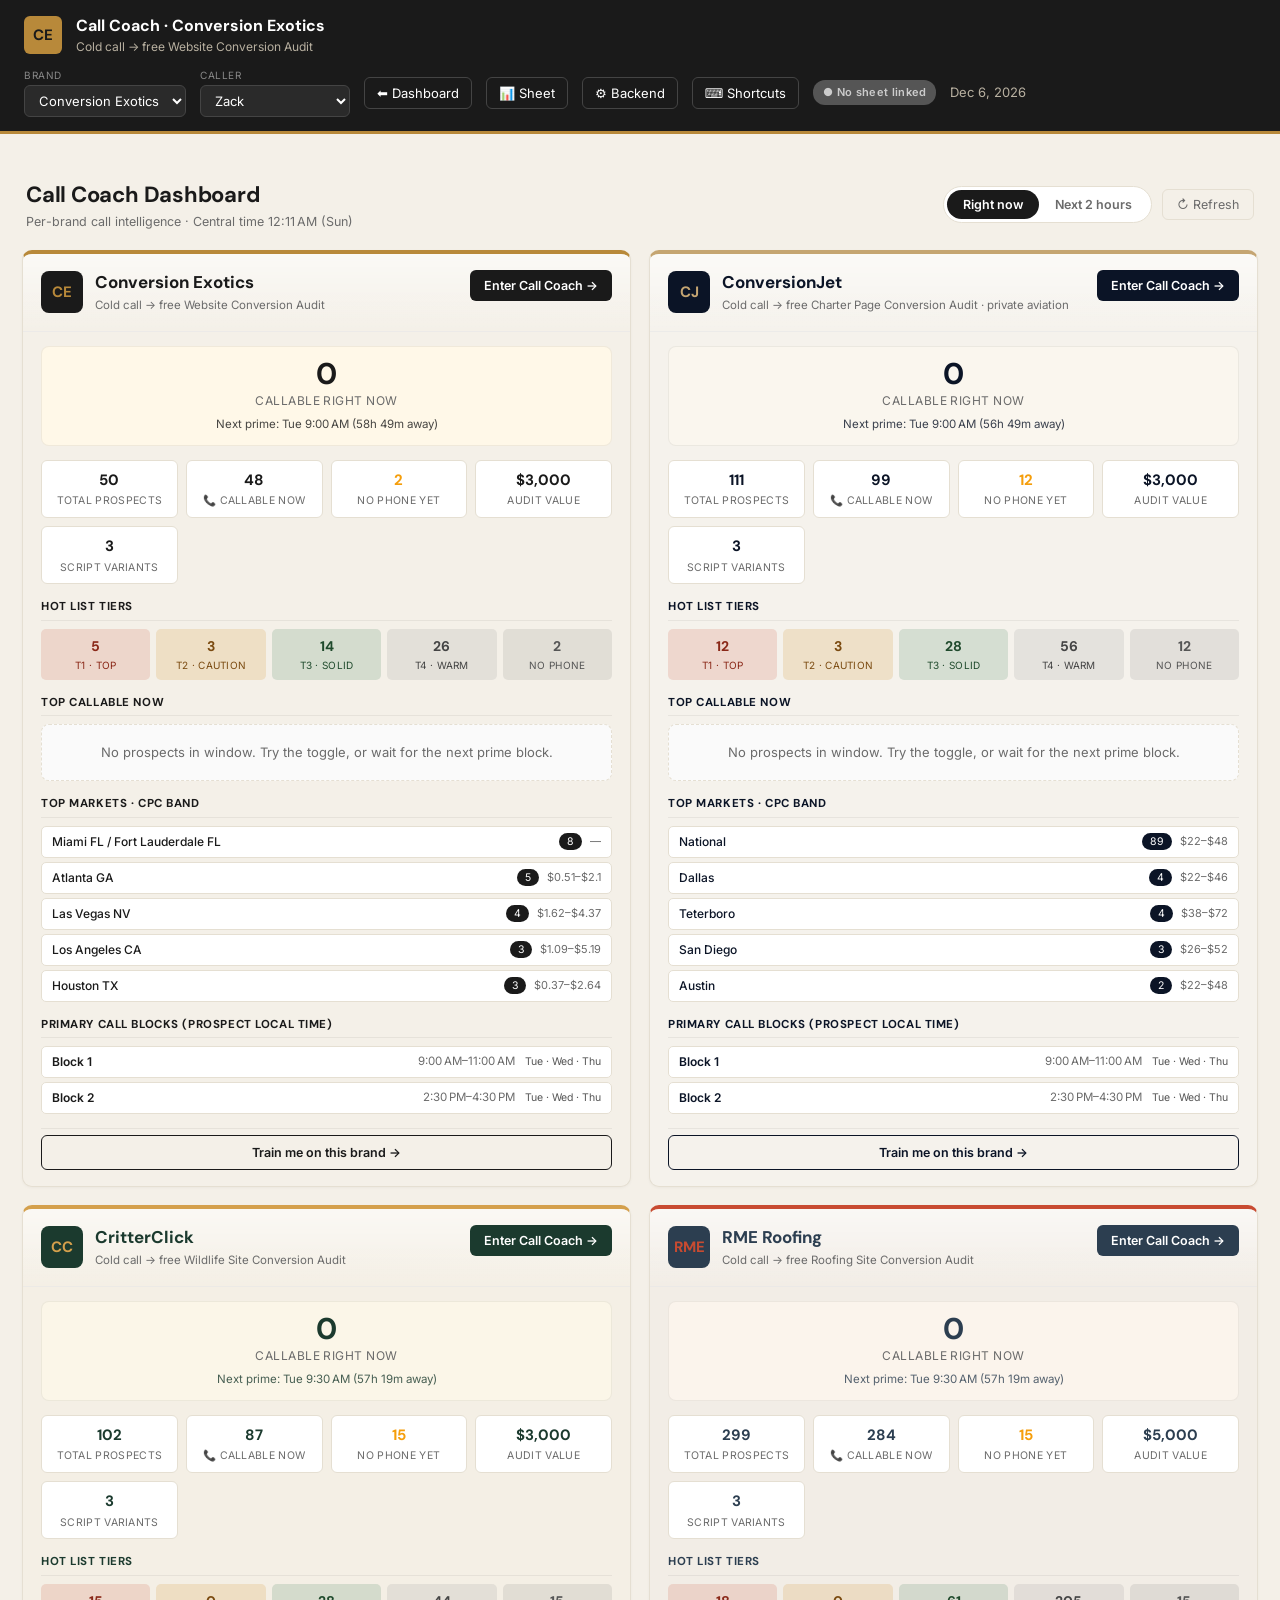
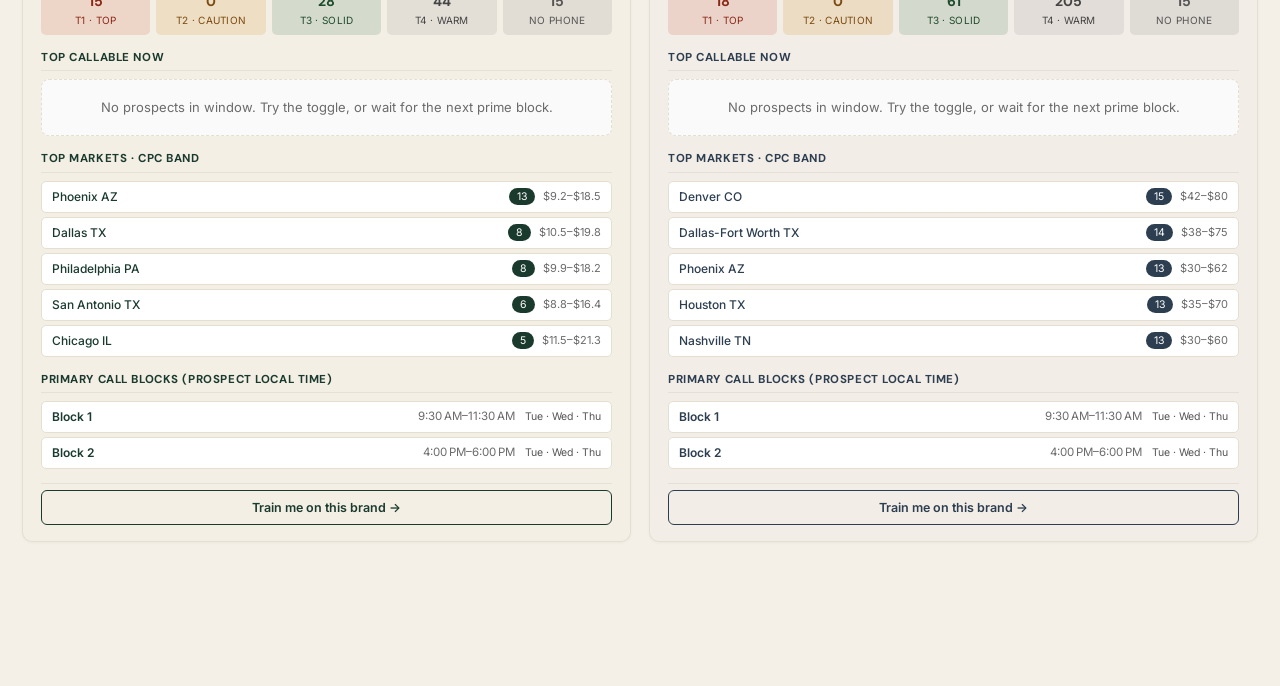
==== commit e3fb8b74: "v3.10.4 — RME Roofing scripts rewritten: A 'Lead Leak', B 'Next Contractor Steals It', C '3-Issue Re" ====
--- a/index.html
+++ b/index.html
@@ -519,11 +519,11 @@
   </div>
 </div>
 
-<script src="validators.js?v=3.10.1"></script>
-<script src="market_timezones.js?v=3.10.1"></script>
-<script src="acronyms.js?v=3.10.1"></script>
-<script src="dashboard.js?v=3.10.1"></script>
-<script src="app.js?v=3.10.1"></script>
-<script src="github-sync.js?v=3.10.1"></script>
+<script src="validators.js?v=3.10.4"></script>
+<script src="market_timezones.js?v=3.10.4"></script>
+<script src="acronyms.js?v=3.10.4"></script>
+<script src="dashboard.js?v=3.10.4"></script>
+<script src="app.js?v=3.10.4"></script>
+<script src="github-sync.js?v=3.10.4"></script>
 </body>
 </html>
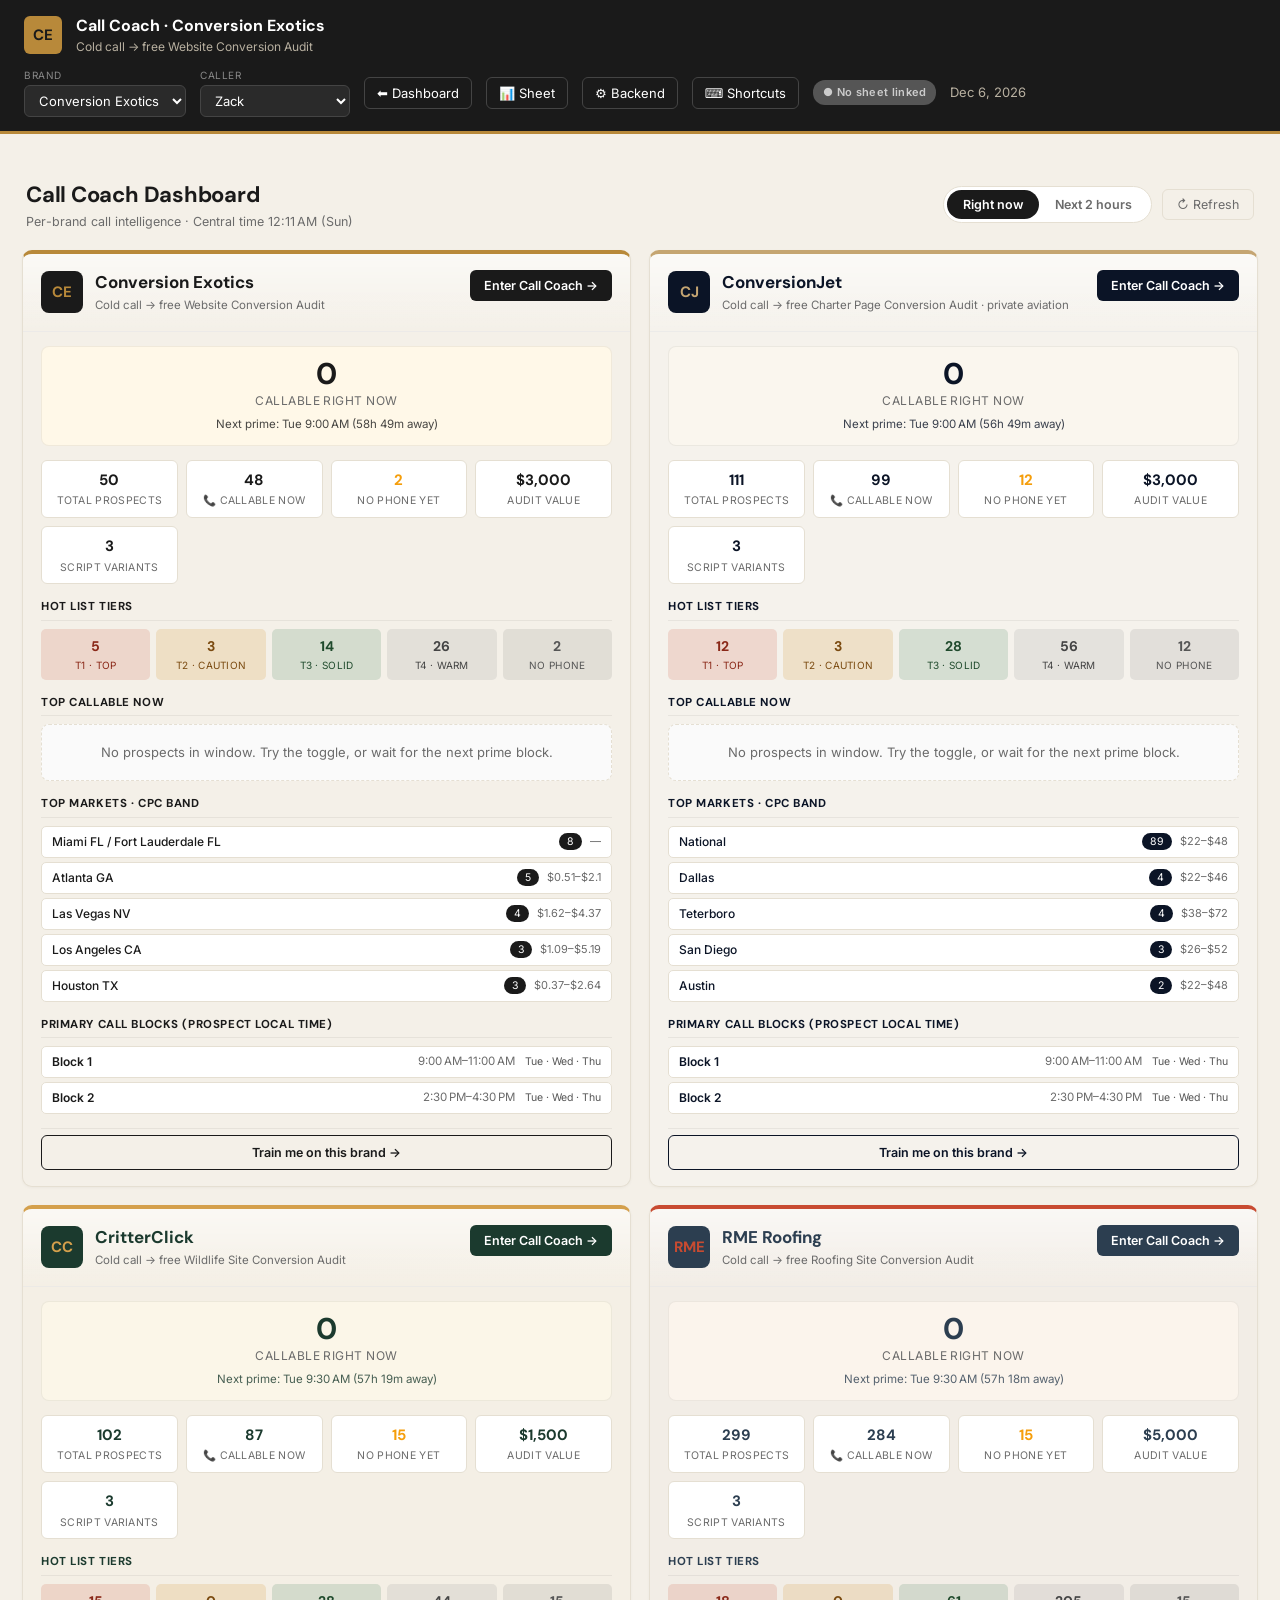
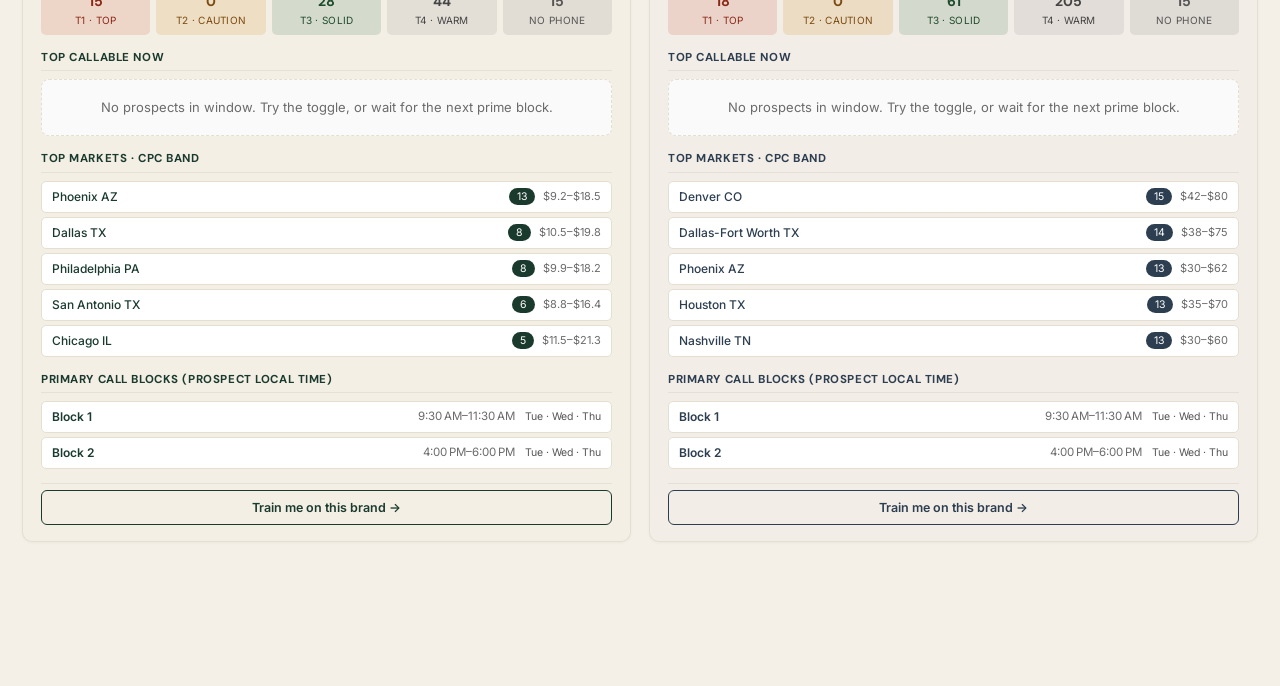
==== commit 8c74398d: "v3.10.5 — CritterClick scripts rewritten: A 'Missed-Call Leak', B 'Midnight Emergency Steal', C '3-I" ====
--- a/index.html
+++ b/index.html
@@ -519,11 +519,11 @@
   </div>
 </div>
 
-<script src="validators.js?v=3.10.4"></script>
-<script src="market_timezones.js?v=3.10.4"></script>
-<script src="acronyms.js?v=3.10.4"></script>
-<script src="dashboard.js?v=3.10.4"></script>
-<script src="app.js?v=3.10.4"></script>
-<script src="github-sync.js?v=3.10.4"></script>
+<script src="validators.js?v=3.10.5"></script>
+<script src="market_timezones.js?v=3.10.5"></script>
+<script src="acronyms.js?v=3.10.5"></script>
+<script src="dashboard.js?v=3.10.5"></script>
+<script src="app.js?v=3.10.5"></script>
+<script src="github-sync.js?v=3.10.5"></script>
 </body>
 </html>
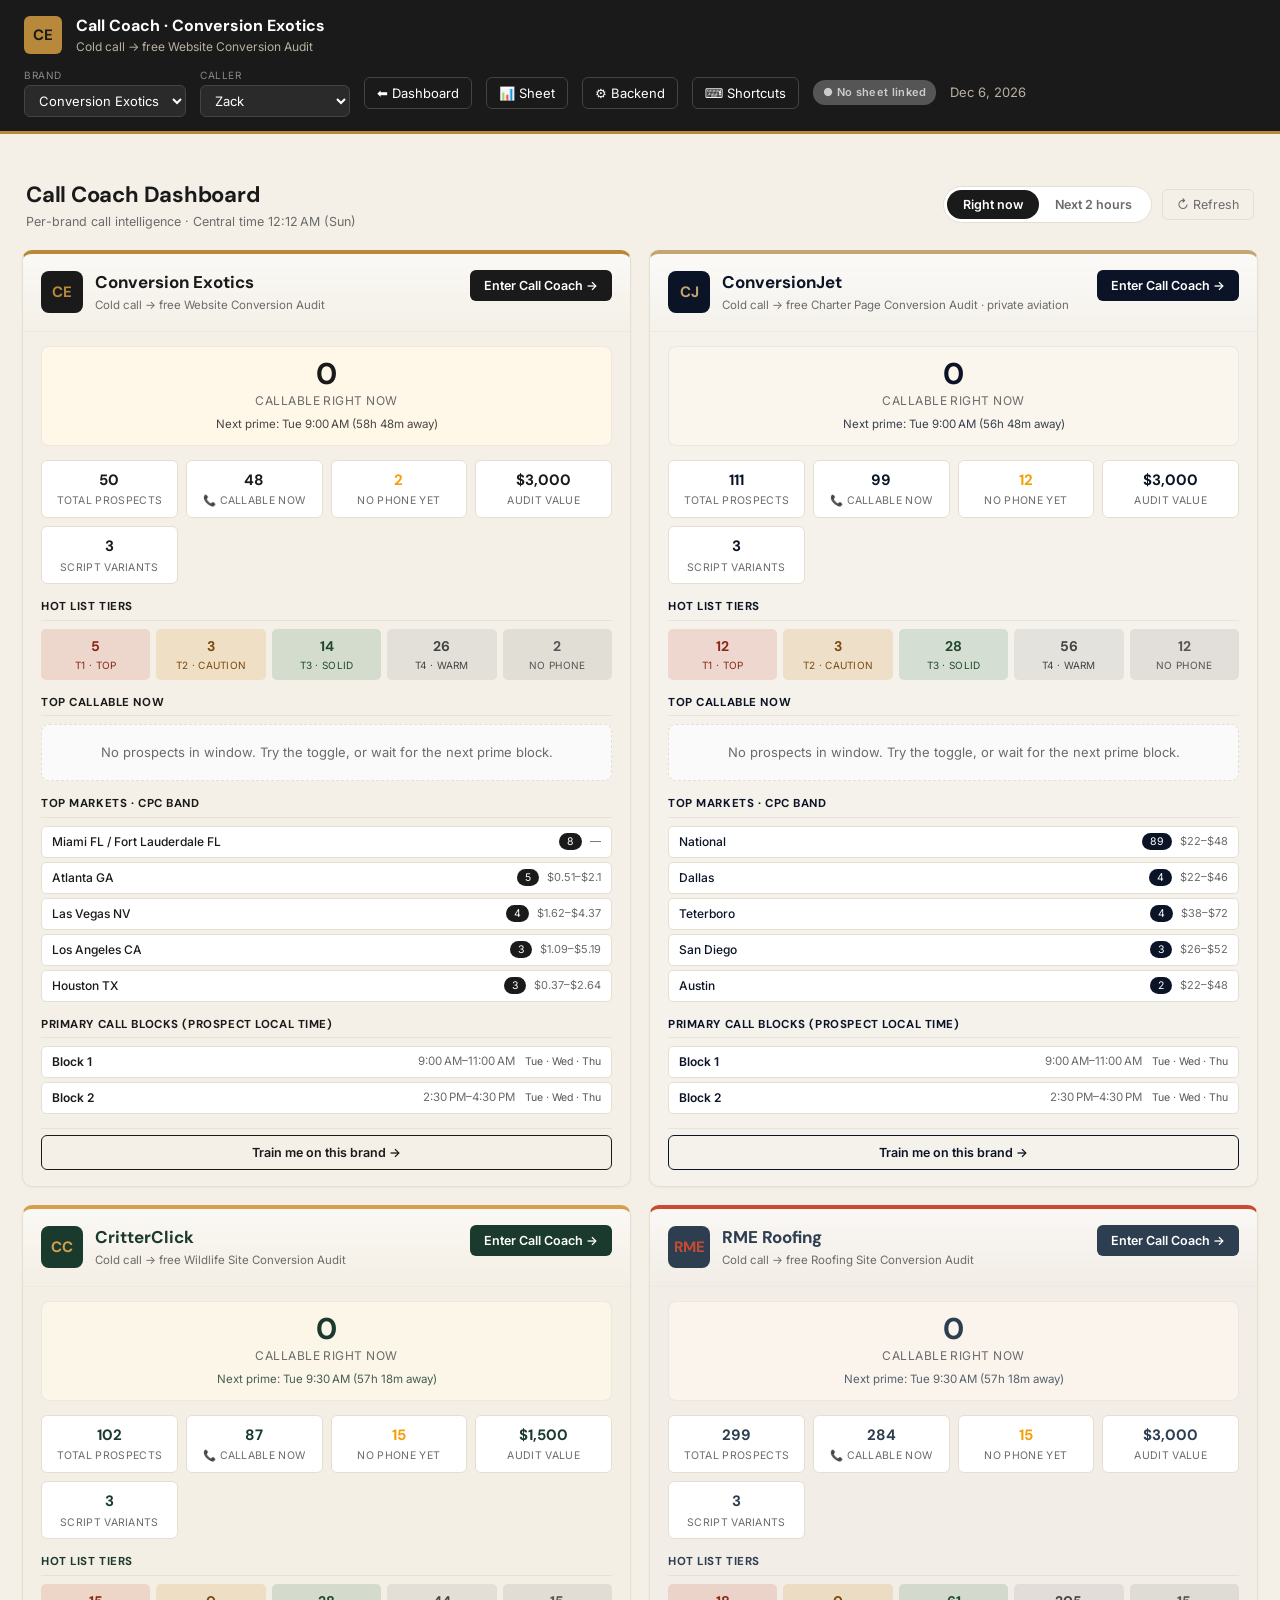
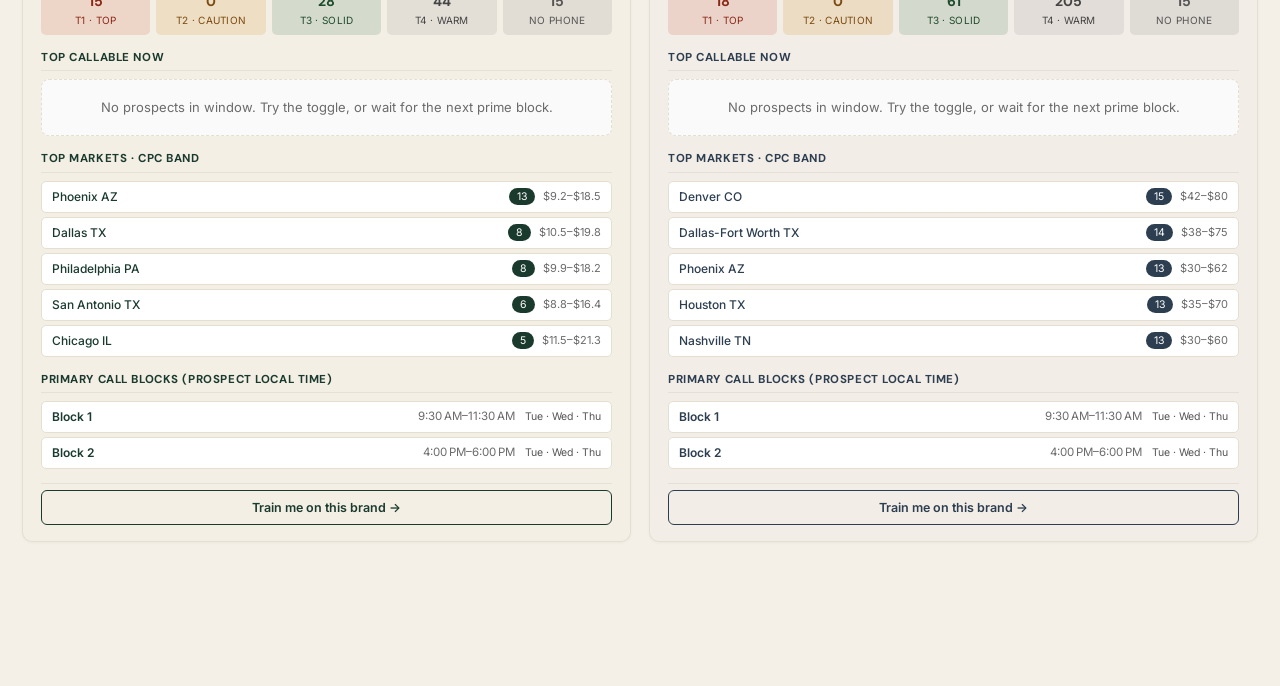
==== commit d7c02e99: "v3.10.6 — Final QA: CE Variant A 'Quick context' → plain English, RME audit value $5K→$3K, all 3 bra" ====
--- a/index.html
+++ b/index.html
@@ -519,11 +519,11 @@
   </div>
 </div>
 
-<script src="validators.js?v=3.10.5"></script>
-<script src="market_timezones.js?v=3.10.5"></script>
-<script src="acronyms.js?v=3.10.5"></script>
-<script src="dashboard.js?v=3.10.5"></script>
-<script src="app.js?v=3.10.5"></script>
-<script src="github-sync.js?v=3.10.5"></script>
+<script src="validators.js?v=3.10.6"></script>
+<script src="market_timezones.js?v=3.10.6"></script>
+<script src="acronyms.js?v=3.10.6"></script>
+<script src="dashboard.js?v=3.10.6"></script>
+<script src="app.js?v=3.10.6"></script>
+<script src="github-sync.js?v=3.10.6"></script>
 </body>
 </html>
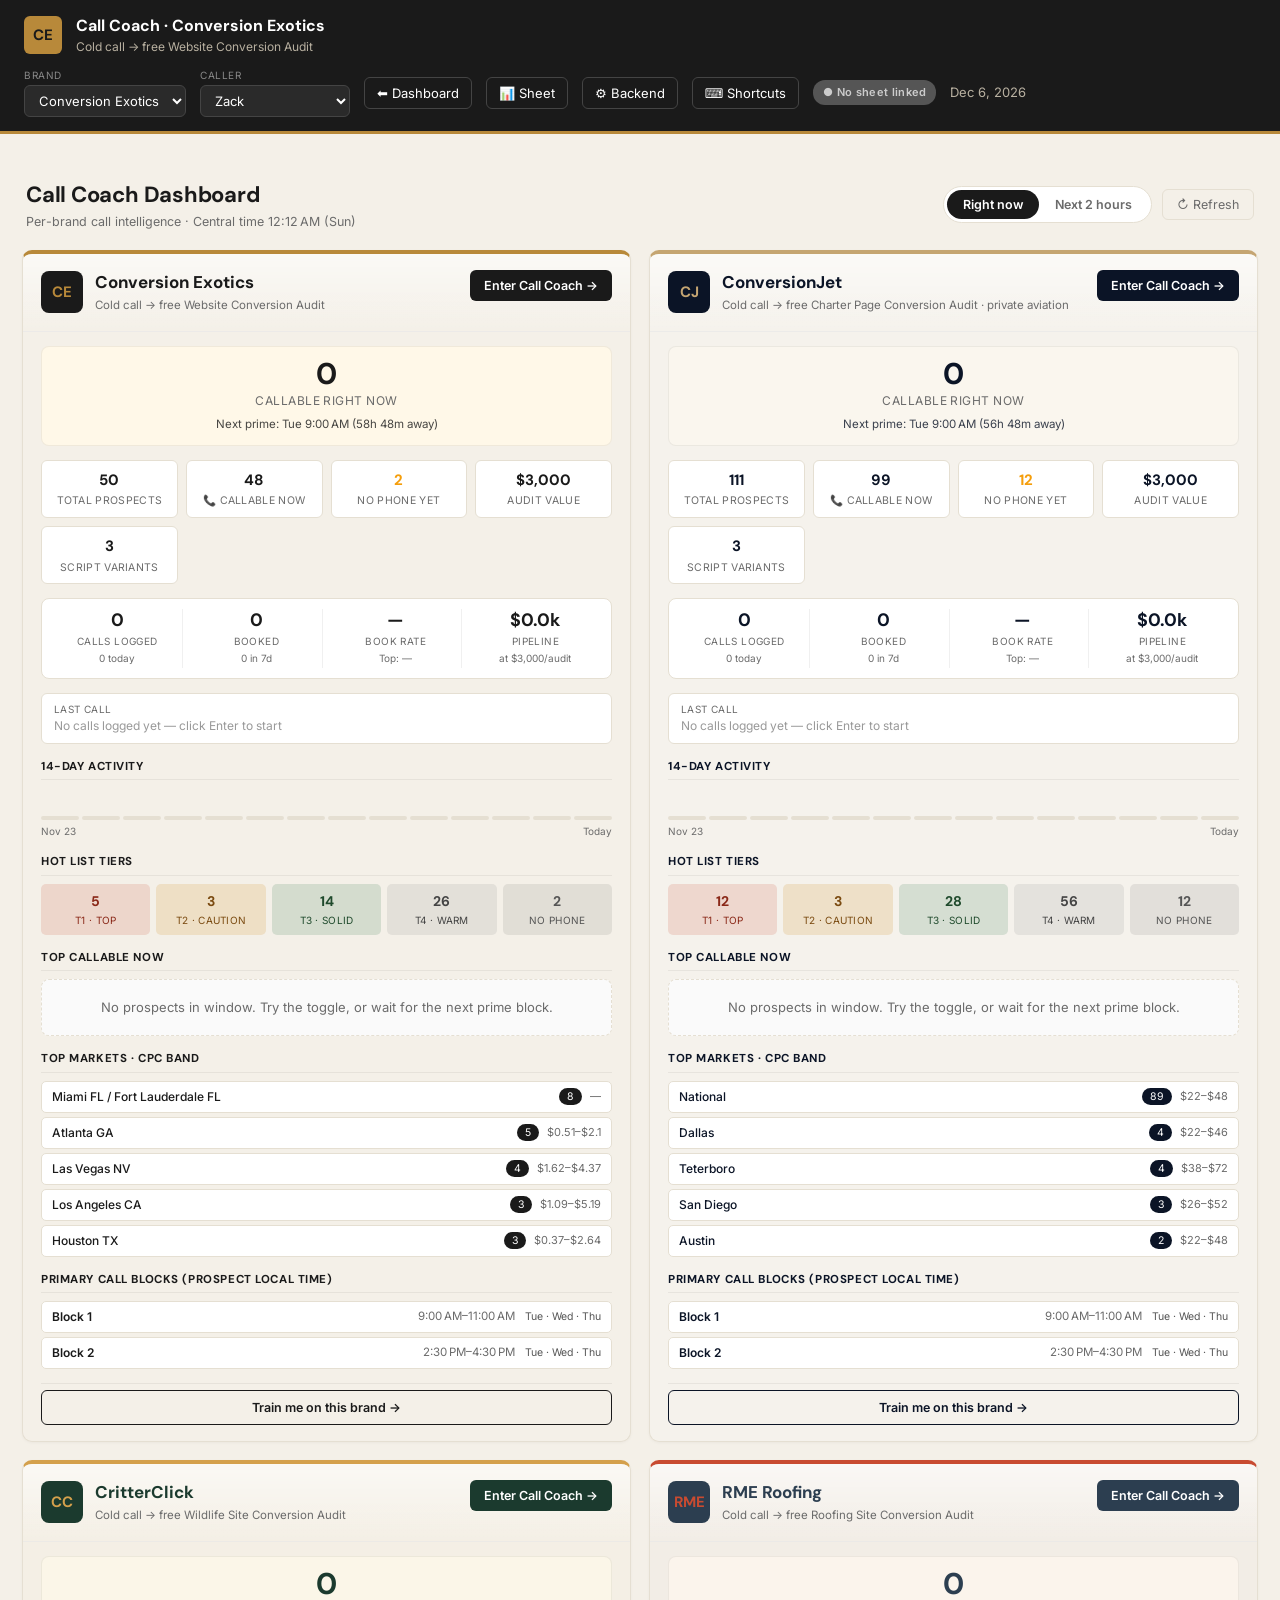
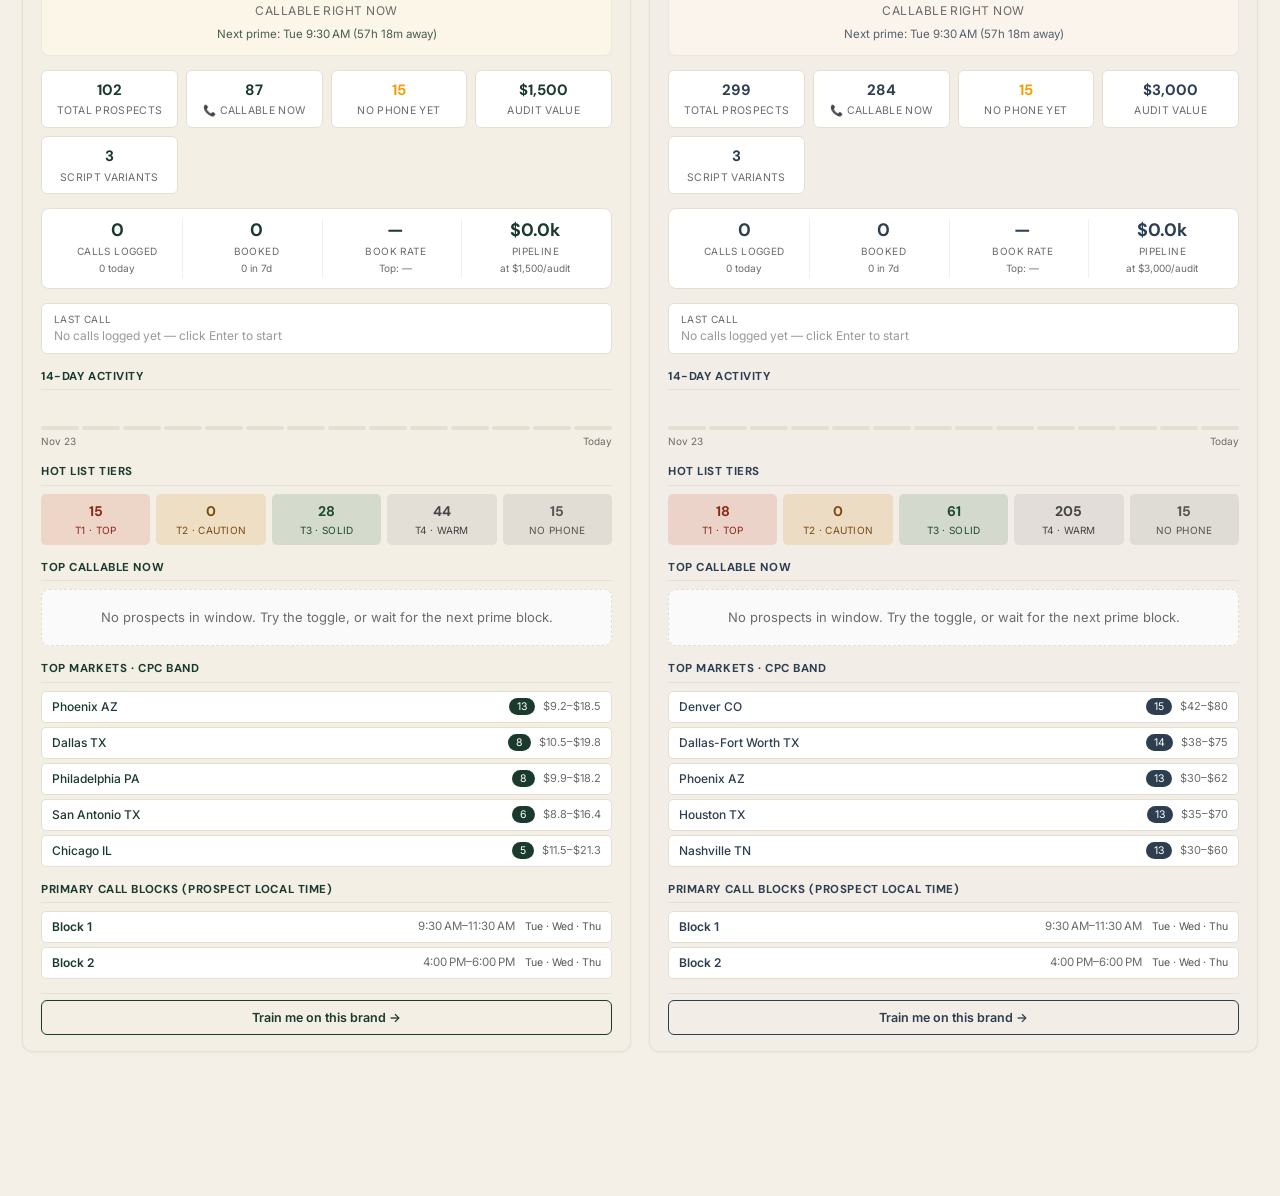
==== commit c808fe7f: "v3.10.8 — Dashboard 2x2 layout + perf KPIs (calls/booked/rate/pipeline), last-call row, 14-day activ" ====
--- a/index.html
+++ b/index.html
@@ -30,6 +30,7 @@
       <select id="callerSelect" class="topbar-select">
         <option value="Zack">Zack</option>
         <option value="Tony">Tony</option>
+        <option value="Jessica">Jessica</option>
       </select>
     </label>
     <button id="dashboardBtn" class="topbar-btn" type="button" title="Back to dashboard">⬅ Dashboard</button>
@@ -519,11 +520,11 @@
   </div>
 </div>
 
-<script src="validators.js?v=3.10.6"></script>
-<script src="market_timezones.js?v=3.10.6"></script>
-<script src="acronyms.js?v=3.10.6"></script>
-<script src="dashboard.js?v=3.10.6"></script>
-<script src="app.js?v=3.10.6"></script>
-<script src="github-sync.js?v=3.10.6"></script>
+<script src="validators.js?v=3.10.8"></script>
+<script src="market_timezones.js?v=3.10.8"></script>
+<script src="acronyms.js?v=3.10.8"></script>
+<script src="dashboard.js?v=3.10.8"></script>
+<script src="app.js?v=3.10.8"></script>
+<script src="github-sync.js?v=3.10.8"></script>
 </body>
 </html>
--- a/styles.css
+++ b/styles.css
@@ -1013,7 +1013,7 @@
 
 .dash-cards-grid {
   display: grid;
-  grid-template-columns: repeat(auto-fit, minmax(420px, 1fr));
+  grid-template-columns: repeat(2, minmax(0, 1fr));
   grid-auto-rows: 1fr;
   gap: 18px;
   align-items: stretch;
@@ -1251,11 +1251,91 @@
 }
 .train-bullets li { font-size: 12.5px; color: #333; margin-bottom: 5px; line-height: 1.45; }
 
+@media (max-width: 980px) {
+  .dash-cards-grid { grid-template-columns: 1fr; }
+}
 @media (max-width: 700px) {
-  .dash-cards-grid { grid-template-columns: 1fr; }
   .dash-stats-grid { grid-template-columns: repeat(2, 1fr); }
   .dash-topnav { flex-direction: column; align-items: stretch; }
-}
+  .dash-kpi-row { grid-template-columns: repeat(2, 1fr) !important; }
+  .dash-activity-strip { grid-template-columns: repeat(7, 1fr) !important; }
+}
+
+/* ---- KPI row (perf snapshot) ---- */
+.dash-kpi-row {
+  display: grid; grid-template-columns: repeat(4, 1fr);
+  gap: 8px;
+  background: #fff;
+  border: 1px solid var(--line);
+  border-radius: 8px;
+  padding: 10px;
+}
+.dash-kpi {
+  text-align: center;
+  border-right: 1px solid rgba(0,0,0,.06);
+  padding: 2px 6px;
+}
+.dash-kpi:last-child { border-right: 0; }
+.dk-num {
+  font-family: 'DM Sans', sans-serif;
+  font-size: 18px; font-weight: 700; color: var(--ink);
+  line-height: 1.1;
+}
+.dk-num.good { color: #16a34a; }
+.dk-num.warn { color: #f59e0b; }
+.dk-num.bad  { color: #dc2626; }
+.dk-label {
+  font-size: 10px; color: var(--text-dim);
+  text-transform: uppercase; letter-spacing: .04em;
+  margin-top: 3px;
+}
+.dk-sub {
+  font-size: 10px; color: var(--text-dim);
+  margin-top: 2px;
+}
+
+/* ---- 14-day activity strip ---- */
+.dash-activity-strip {
+  display: grid;
+  grid-template-columns: repeat(14, 1fr);
+  gap: 3px;
+  height: 32px;
+  align-items: end;
+}
+.dash-act-bar {
+  background: var(--line);
+  border-radius: 2px;
+  min-height: 4px;
+  position: relative;
+  cursor: help;
+}
+.dash-act-bar.has { background: var(--gold); }
+.dash-act-bar.booked { background: #16a34a; }
+.dash-act-legend {
+  display: flex; justify-content: space-between;
+  font-size: 10px; color: var(--text-dim);
+  margin-top: 4px;
+}
+
+/* ---- Last call row ---- */
+.dash-last-call {
+  display: flex; justify-content: space-between; align-items: center;
+  background: #fff;
+  border: 1px solid var(--line);
+  border-radius: 6px;
+  padding: 8px 12px;
+  font-size: 12px;
+}
+.dlc-label { color: var(--text-dim); text-transform: uppercase; letter-spacing: .04em; font-size: 10px; }
+.dlc-val { font-weight: 600; color: var(--ink); }
+.dlc-pill {
+  display: inline-block; padding: 2px 8px;
+  border-radius: 10px;
+  font-size: 10.5px; font-weight: 600;
+  background: rgba(0,0,0,.05); color: var(--ink);
+}
+.dlc-pill.booked { background: rgba(22,163,74,.15); color: #16a34a; }
+.dlc-pill.declined { background: rgba(220,38,38,.12); color: #dc2626; }
 
 /* ============ AUTO-FOLLOW OBJECTION (v3.4.1) ============ */
 .objection-card.auto-follow {
